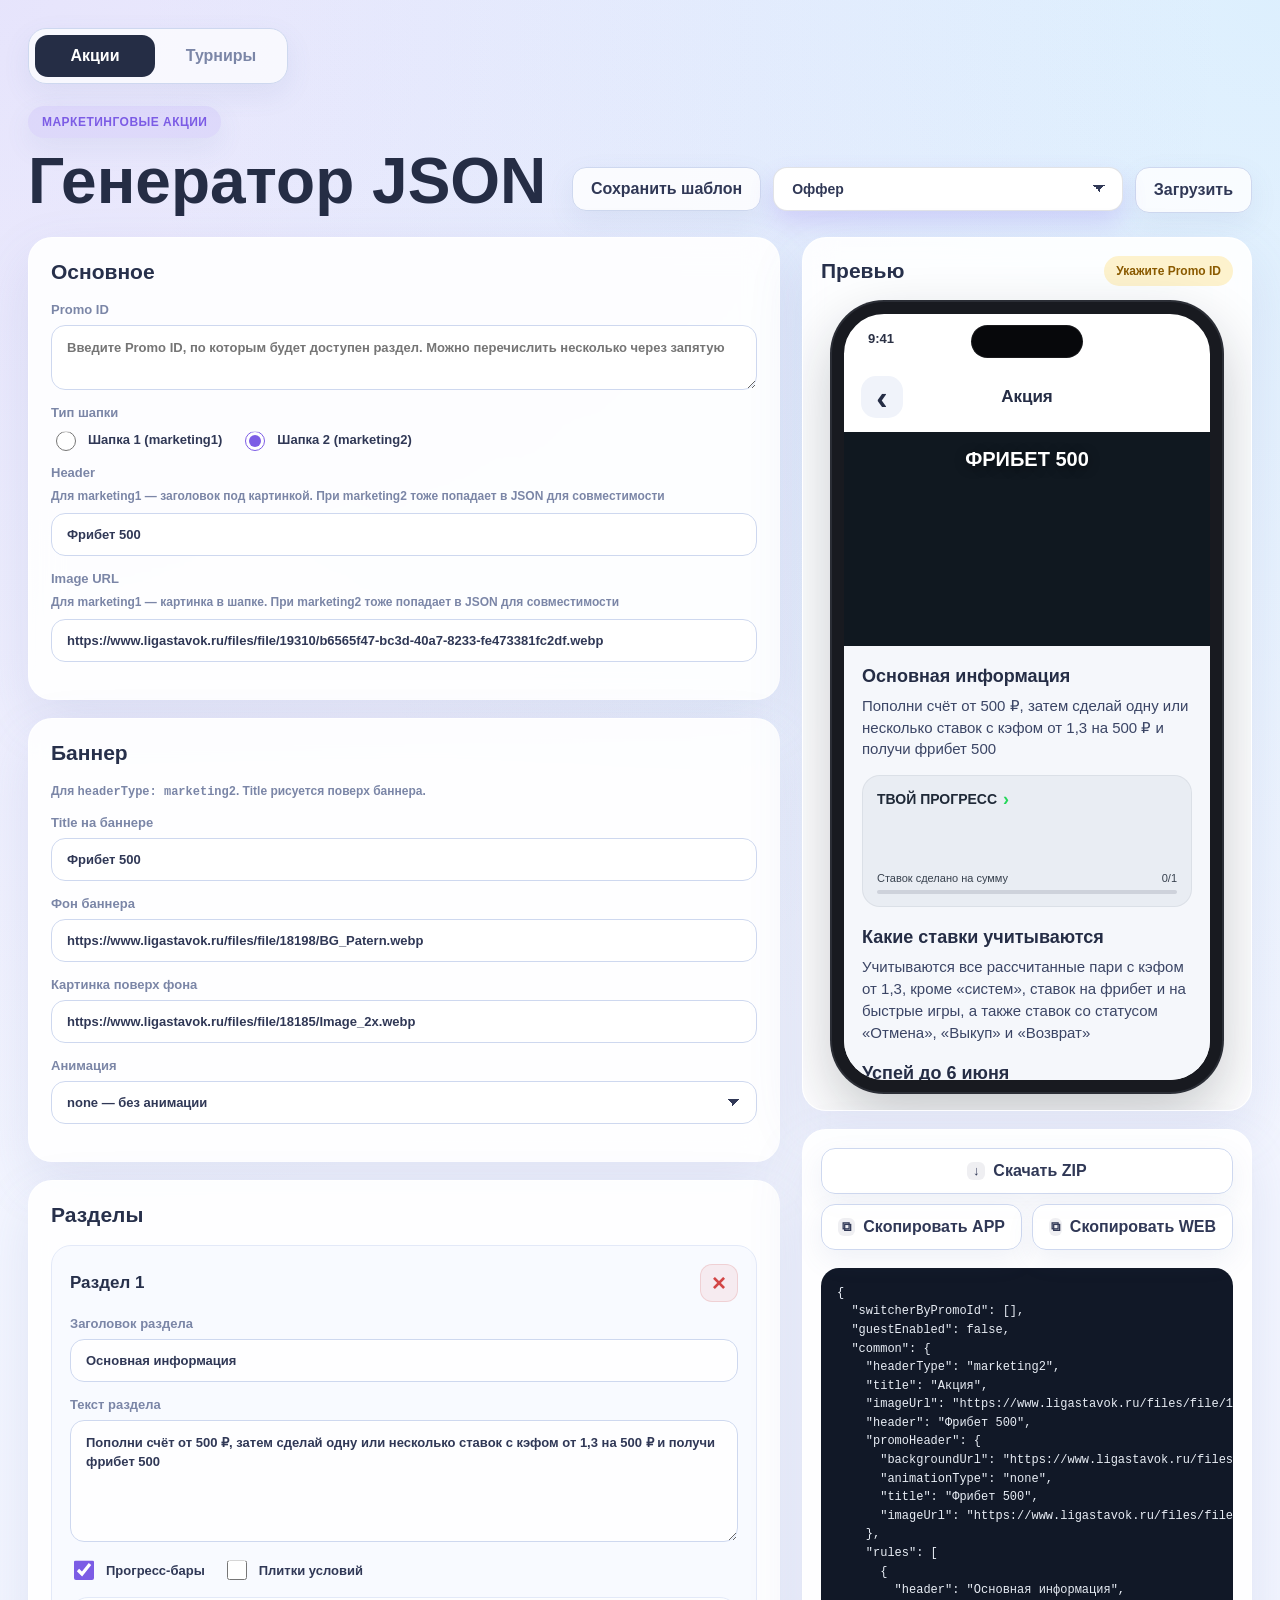
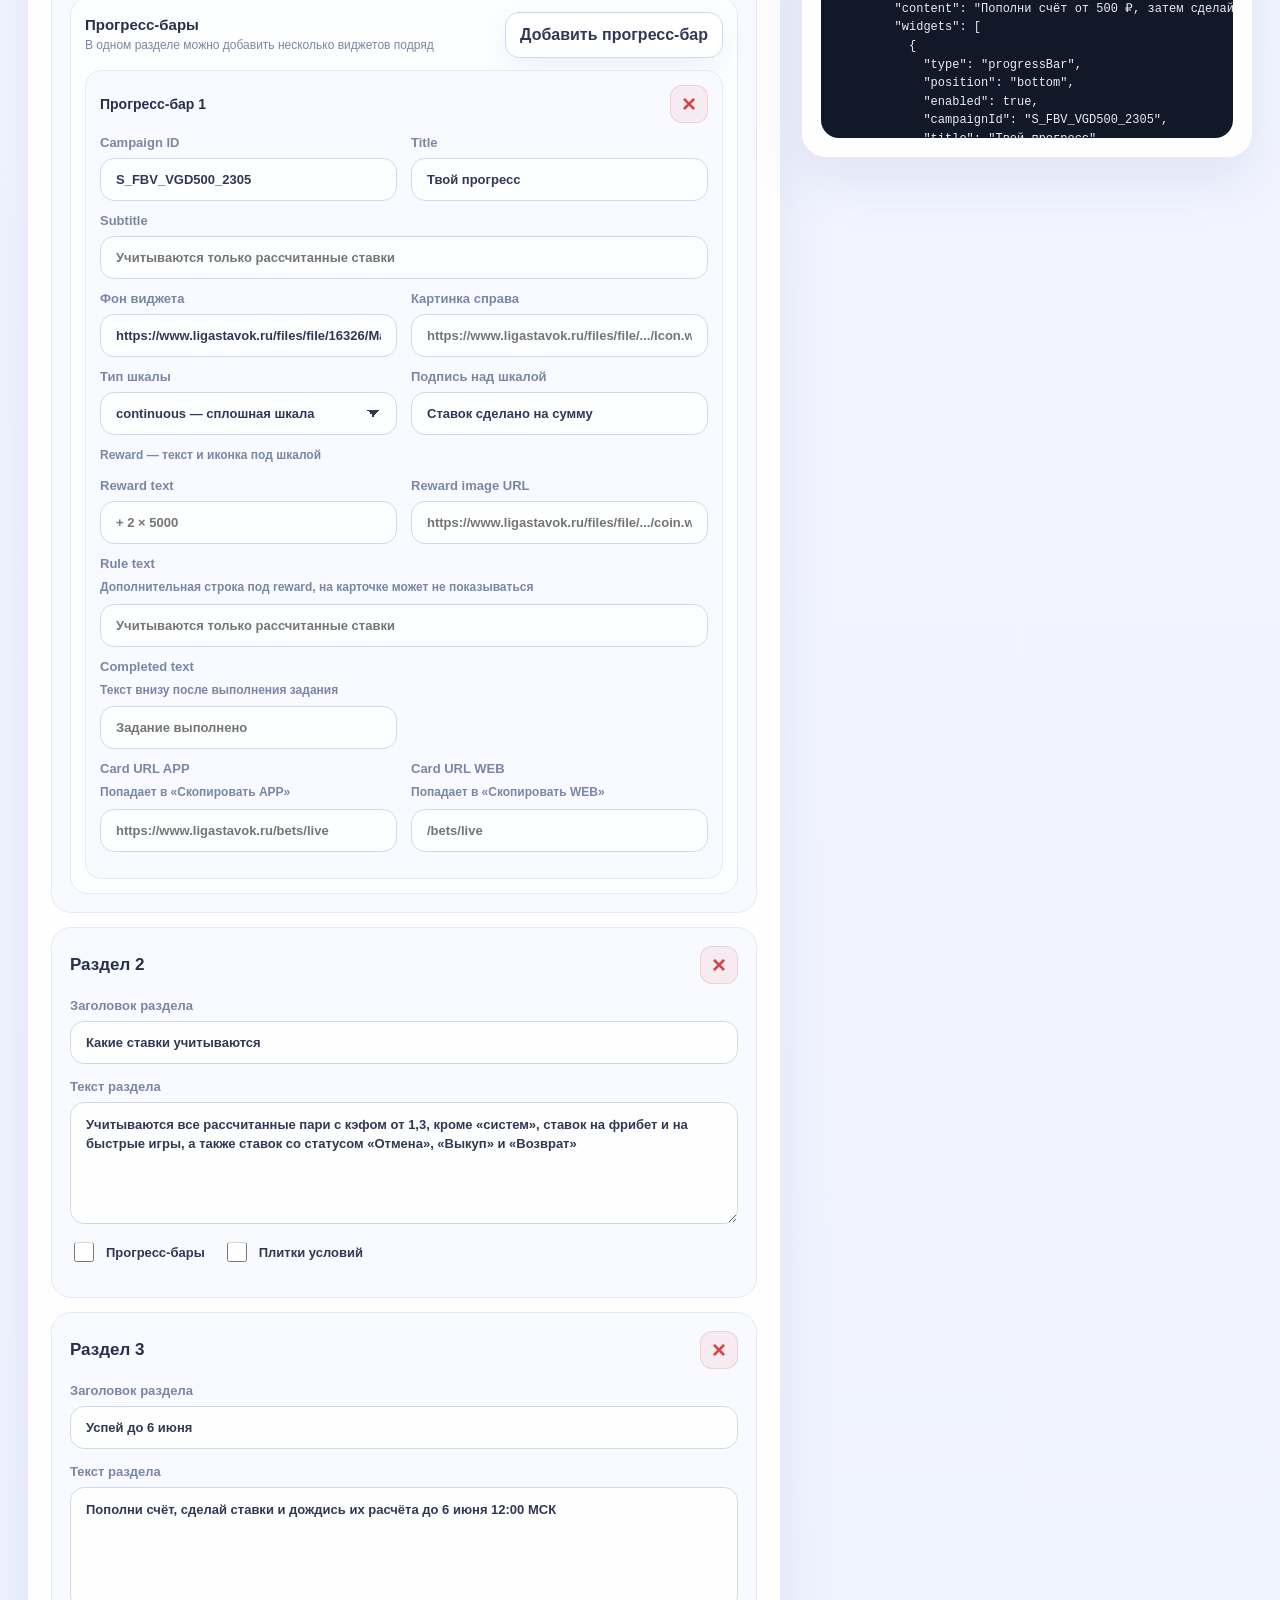
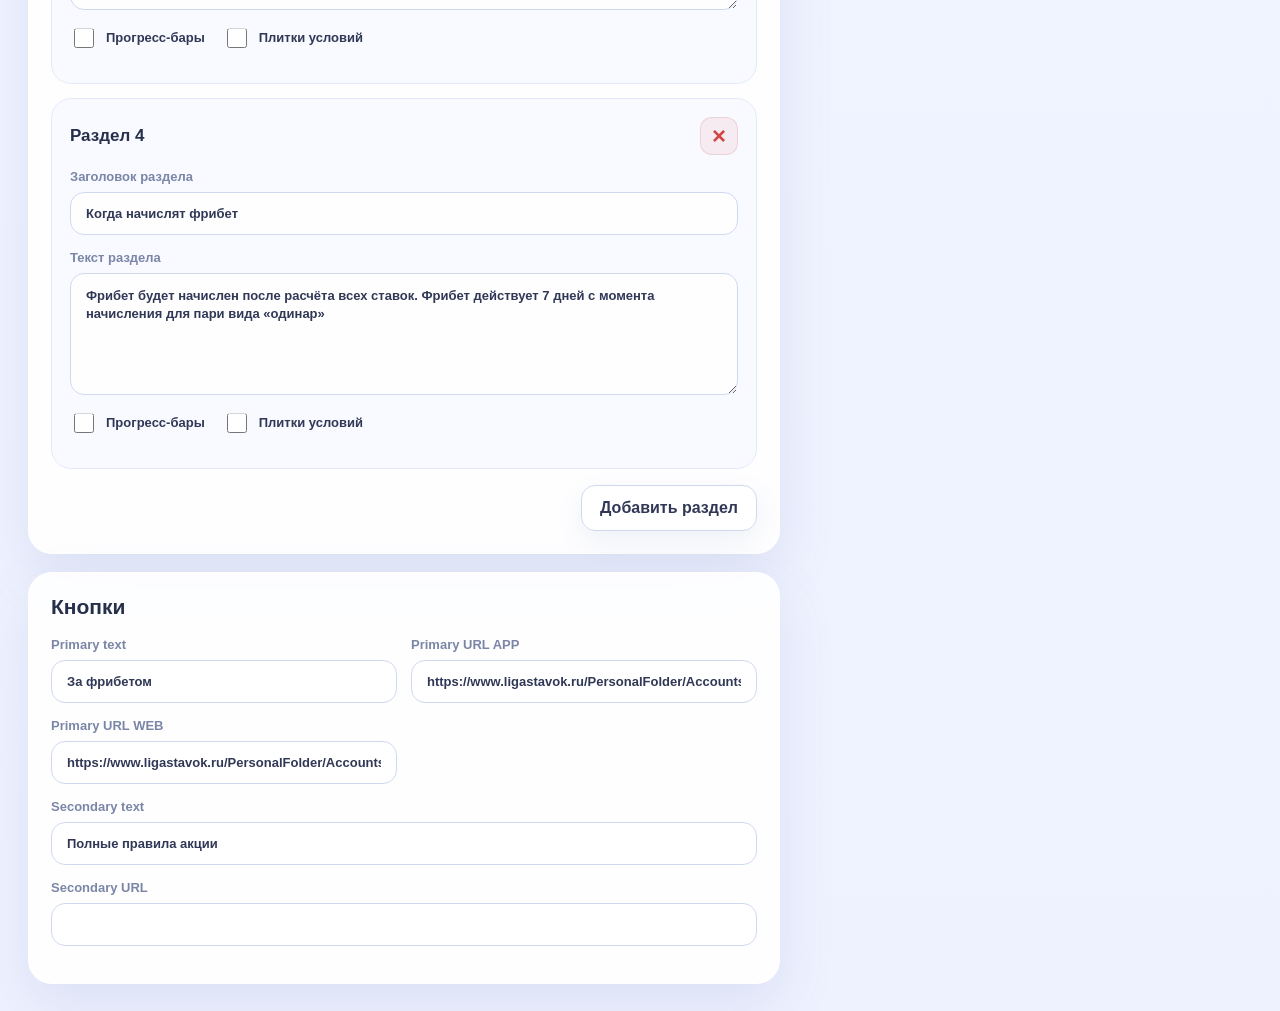
==== promo-json-generator/index.html @ 7f623785 "Prefill Rive animation URL only when switching animation type to rive. Keep cleared animation URLs o" ====
<!doctype html>
<html lang="ru">
  <head>
    <meta charset="utf-8" />
    <meta name="viewport" content="width=device-width, initial-scale=1" />
    <title>Генератор JSON акции</title>
    <link rel="stylesheet" href="./styles.css?v=20260914l" />
  </head>
  <body>
    <main class="app-shell">
      <section class="workspace">
        <nav class="view-switch" aria-label="Раздел генератора">
          <button class="view-tab active" type="button" data-view="promo">Акции</button>
          <button class="view-tab" type="button" data-view="tournaments">Турниры</button>
        </nav>

        <header class="topbar">
          <div class="topbar-copy">
            <p class="eyebrow" id="topbarEyebrow">Маркетинговые акции</p>
            <h1 id="topbarTitle">Генератор JSON</h1>
          </div>
          <div class="topbar-actions" id="promoTemplateActions">
            <button class="secondary topbar-save-template" id="saveTemplateButton" type="button">Сохранить шаблон</button>
            <div class="template-picker" id="templatePicker">
              <button
                class="template-picker-trigger"
                id="templatePickerTrigger"
                type="button"
                aria-haspopup="listbox"
                aria-expanded="false"
                aria-label="Шаблон"
              >
                <span id="templatePickerLabel">Оффер</span>
              </button>
              <div class="template-picker-menu hidden" id="templatePickerMenu" role="listbox" aria-label="Шаблоны"></div>
            </div>
            <button class="secondary" id="loadTemplateButton" type="button">Загрузить</button>
          </div>
        </header>

        <dialog class="save-template-dialog" id="saveTemplateDialog">
          <form class="save-template-form" method="dialog">
            <h2>Сохранить шаблон</h2>
            <p class="field-note">Сохранятся все текущие поля формы. Шаблон появится в списке рядом с «Оффер» и «Задания».</p>
            <label>
              Название шаблона
              <input id="saveTemplateName" type="text" maxlength="80" placeholder="Например, Фрибет 500 осень" required />
            </label>
            <p class="save-template-status" id="saveTemplateStatus" aria-live="polite"></p>
            <div class="save-template-actions">
              <button class="secondary" type="submit" value="cancel">Отмена</button>
              <button class="secondary" type="submit" value="save">Сохранить</button>
            </div>
          </form>
        </dialog>

        <div class="layout-grid">
          <form class="editor" id="promoForm">
            <section class="panel json-import-panel hidden" id="jsonImportPanel">
              <div class="panel-heading">
                <h2>Заполнить через JSON</h2>
                <button class="secondary" id="applyJsonButton" type="button">Заполнить поля</button>
              </div>
              <label>
                JSON
                <textarea id="jsonImportInput" rows="8" placeholder="Вставьте JSON акции сюда или выберите файл ниже"></textarea>
              </label>
              <div class="json-import-actions">
                <label class="file-import-label">
                  Файл JSON
                  <input id="jsonFileInput" type="file" accept=".json,application/json" />
                </label>
                <p class="json-import-status" id="jsonImportStatus"></p>
              </div>
            </section>

            <section class="panel">
              <div class="panel-heading">
                <h2>Основное</h2>
              </div>
              <label>
                Promo ID
                <textarea id="promoIds" rows="2" placeholder="Введите Promo ID, по которым будет доступен раздел. Можно перечислить несколько через запятую"></textarea>
              </label>
              <div class="header-type-row">
                <span class="header-type-label">Тип шапки</span>
                <div class="radio-row">
                  <label class="check-row">
                    <input id="headerTypeMarketing1" name="headerType" type="radio" value="marketing1" />
                    Шапка 1 (marketing1)
                  </label>
                  <label class="check-row">
                    <input id="headerTypeMarketing2" name="headerType" type="radio" value="marketing2" checked />
                    Шапка 2 (marketing2)
                  </label>
                </div>
              </div>
              <label>
                Header
                <span class="field-note">Для marketing1 — заголовок под картинкой. При marketing2 тоже попадает в JSON для совместимости</span>
                <input id="header" type="text" placeholder="Фрибет 500" />
              </label>
              <label>
                Image URL
                <span class="field-note">Для marketing1 — картинка в шапке. При marketing2 тоже попадает в JSON для совместимости</span>
                <input id="imageUrl" type="url" value="https://www.ligastavok.ru/files/file/19310/b6565f47-bc3d-40a7-8233-fe473381fc2df.webp" placeholder="https://www.ligastavok.ru/files/file/19310/b6565f47-bc3d-40a7-8233-fe473381fc2df.webp" />
              </label>
              <div id="marketing1IntroFields">
              <label>
                Intro content
                <span class="field-note">Короткое описание под заголовком, только для marketing1</span>
                <textarea id="content" rows="3" placeholder="Короткое описание под заголовком"></textarea>
              </label>
              </div>
            </section>

            <section class="panel" id="promoBannerPanel">
              <div class="panel-heading">
                <h2>Баннер</h2>
              </div>
              <p class="field-note">Для <code>headerType: marketing2</code>. Title рисуется поверх баннера.</p>
              <label>
                Title на баннере
                <input id="promoHeaderTitle" type="text" placeholder="ФРИБЕТ ВСЕМ. СТАРЫМ И НОВЫМ ПОЛЬЗОВАТЕЛЯМ" />
              </label>
              <label>
                Фон баннера
                <input id="promoHeaderBackgroundUrl" type="url" value="https://www.ligastavok.ru/files/file/18198/BG_Patern.webp" placeholder="https://www.ligastavok.ru/files/file/18198/BG_Patern.webp" />
              </label>
              <label>
                Картинка поверх фона
                <input id="promoHeaderImageUrl" type="url" placeholder="https://www.ligastavok.ru/files/file/18185/Image_2x.webp" />
              </label>
              <label>
                Анимация
                <select id="promoHeaderAnimationType">
                  <option value="none">none — без анимации</option>
                  <option value="rive">rive — анимация на баннере</option>
                </select>
              </label>
              <div id="promoHeaderAnimationFields" class="hidden">
                <label>
                  Файл анимации URL
                  <span class="field-note">Ссылка на уже загруженный .riv в файловом хранилище</span>
                  <input id="promoHeaderAnimationUrl" type="url" placeholder="https://www.ligastavok.ru/files/file/18736/compainanimation.riv" />
                </label>
              </div>
            </section>

            <section class="panel">
              <div class="panel-heading">
                <h2>Разделы</h2>
              </div>
              <div class="rules-list" id="rulesList"></div>
              <div class="section-footer">
                <button class="secondary" id="addRuleButton" type="button">Добавить раздел</button>
              </div>
            </section>

            <section class="panel">
              <div class="panel-heading">
                <h2>Кнопки</h2>
              </div>
              <div class="field-grid">
                <label>
                  Primary text
                  <input id="primaryButtonText" type="text" placeholder="Заключить пари" />
                </label>
                <label>
                  Primary URL APP
                  <input id="primaryButtonAppUrl" type="url" placeholder="https://www.ligastavok.ru/home" />
                </label>
              </div>
              <div class="field-grid">
                <label>
                  Primary URL WEB
                  <input id="primaryButtonWebUrl" type="url" placeholder="/home" />
                </label>
              </div>
              <label>
                Secondary text
                <input id="secondaryButtonText" type="text" placeholder="Полные правила акции" />
              </label>
              <label>
                Secondary URL
                <input id="secondaryButtonUrl" type="url" placeholder="" />
              </label>
            </section>
          </form>

          <form class="editor hidden" id="tournamentForm">
            <section class="panel json-import-panel">
              <div class="panel-heading">
                <h2>Текущий JSON</h2>
              </div>
              <label>
                Полный JSON турниров
                <textarea id="tournamentJsonImportInput" rows="10" placeholder="Вставьте текущий полный JSON APP или WEB. В итоговом окне он сохранится и дополнится новыми турнирами"></textarea>
              </label>
              <div class="json-import-actions">
                <label class="file-import-label">
                  Файл JSON
                  <input id="tournamentJsonFileInput" type="file" accept=".json,application/json,.txt,text/plain" />
                </label>
                <p class="json-import-status" id="tournamentJsonImportStatus"></p>
              </div>
            </section>

            <section class="panel">
              <div class="panel-heading">
                <h2>Новые турниры</h2>
                <div class="tournament-add-row">
                  <label>
                    Шаблон
                    <select id="tournamentTemplateSelect"></select>
                  </label>
                  <button class="secondary" id="addTournamentButton" type="button">Добавить турнир</button>
                </div>
              </div>
              <div class="tournament-list" id="tournamentList"></div>
            </section>
          </form>

          <aside class="output-column">
            <section class="preview-wrap">
              <div class="preview-toolbar">
                <h2>Превью</h2>
                <span id="statusBadge">JSON готов</span>
              </div>
              <div class="phone">
                <div class="phone-status">9:41</div>
                <div class="phone-header">
                  <button type="button" aria-label="Назад">‹</button>
                  <strong id="previewTitle">Акция</strong>
                  <span></span>
                </div>
                <div class="phone-content" id="preview"></div>
              </div>
            </section>

            <section class="json-panel">
              <div class="json-actions">
                <button class="secondary wide-action" id="downloadButton" type="button"><span class="button-icon" aria-hidden="true">↓</span>Скачать ZIP</button>
                <button class="secondary" id="copyAppButton" type="button"><span class="button-icon" aria-hidden="true">⧉</span>Скопировать APP</button>
                <button class="secondary" id="copyWebButton" type="button"><span class="button-icon" aria-hidden="true">⧉</span>Скопировать WEB</button>
              </div>
              <pre id="jsonOutput"></pre>
            </section>
          </aside>
        </div>
      </section>
    </main>

    <template id="ruleTemplate">
      <article class="rule-card">
        <div class="rule-card-head">
          <h3></h3>
          <button class="icon-button remove-rule" type="button" aria-label="Удалить раздел">×</button>
        </div>
        <label>
          Заголовок раздела
          <input class="rule-header" type="text" />
        </label>
        <label>
          Текст раздела
          <textarea class="rule-content" rows="5"></textarea>
        </label>
        <div class="toggles">
          <label class="check-row">
            <input class="rule-widget-enabled" type="checkbox" />
            Прогресс-бары
          </label>
          <label class="check-row">
            <input class="rule-terms-enabled" type="checkbox" />
            Плитки условий
          </label>
        </div>
        <div class="widget-fields hidden">
          <div class="terms-heading">
            <div>
              <h4>Прогресс-бары</h4>
              <p>В одном разделе можно добавить несколько виджетов подряд</p>
            </div>
            <button class="secondary add-widget" type="button">Добавить прогресс-бар</button>
          </div>
          <div class="widgets-list"></div>
        </div>
        <div class="terms-fields hidden">
          <div class="terms-heading">
            <div>
              <h4>Плитки условий</h4>
              <p>Одна строка ниже формирует одну плитку в JSON</p>
            </div>
            <button class="secondary add-term" type="button">Добавить плитку</button>
          </div>
          <div class="terms-list"></div>
        </div>
      </article>
    </template>

    <template id="widgetTemplate">
      <article class="widget-editor">
        <div class="term-editor-head">
          <strong></strong>
          <button class="icon-button remove-widget" type="button" aria-label="Удалить прогресс-бар">×</button>
        </div>
        <div class="field-grid">
          <label>
            Campaign ID
            <input class="widget-campaign-id" type="text" />
          </label>
          <label>
            Title
            <input class="widget-title" type="text" placeholder="Сделай ставки на сумму от 250 000 ₽" />
          </label>
        </div>
        <label>
          Subtitle
          <input class="widget-subtitle" type="text" value="Учитываются только рассчитанные ставки" placeholder="Учитываются только рассчитанные ставки" />
        </label>
        <div class="field-grid">
          <label>
            Фон виджета
            <input class="widget-image-url" type="url" placeholder="https://www.ligastavok.ru/files/file/.../Bg.webp" />
          </label>
          <label>
            Картинка справа
            <input class="widget-card-image-url" type="url" placeholder="https://www.ligastavok.ru/files/file/.../Icon.webp" />
          </label>
        </div>
        <div class="field-grid">
          <label>
            Тип шкалы
            <select class="widget-progress-type">
              <option value="continuous">continuous — сплошная шкала</option>
              <option value="steps">steps — шаги</option>
              <option value="none">none — без шкалы</option>
            </select>
          </label>
          <label class="widget-scale-fields">
            Подпись над шкалой
            <input class="widget-progress-text" type="text" value="Ставок сделано на сумму" placeholder="Ставок сделано на сумму" />
          </label>
        </div>
        <p class="field-note">Reward — текст и иконка под шкалой</p>
        <div class="field-grid">
          <label>
            Reward text
            <input class="widget-reward-text" type="text" placeholder="+ 2 × 5000" />
          </label>
          <label>
            Reward image URL
            <input class="widget-reward-image-url" type="url" placeholder="https://www.ligastavok.ru/files/file/.../coin.webp" />
          </label>
        </div>
        <label>
          Rule text
          <span class="field-note">Дополнительная строка под reward, на карточке может не показываться</span>
          <input class="widget-rule-text" type="text" placeholder="Учитываются только рассчитанные ставки" />
        </label>
        <div class="field-grid">
          <label>
            Completed text
            <span class="field-note">Текст внизу после выполнения задания</span>
            <input class="widget-completed-text" type="text" placeholder="Задание выполнено" />
          </label>
        </div>
        <div class="field-grid">
          <label>
            Card URL APP
            <span class="field-note">Попадает в «Скопировать APP»</span>
            <input class="widget-app-card-url" type="url" placeholder="https://www.ligastavok.ru/bets/live" />
          </label>
          <label>
            Card URL WEB
            <span class="field-note">Попадает в «Скопировать WEB»</span>
            <input class="widget-web-card-url" type="url" placeholder="/bets/live" />
          </label>
        </div>
      </article>
    </template>

    <template id="termTemplate">
      <article class="term-editor">
        <div class="term-editor-head">
          <strong></strong>
          <button class="icon-button remove-term" type="button" aria-label="Удалить плитку">×</button>
        </div>
        <div class="term-field-grid">
          <label>
            Заголовок
            <input class="term-header" type="text" placeholder="ЭТАП 2" />
          </label>
          <label>
            Текст / сумма
            <input class="term-content" type="text" placeholder="1000" />
          </label>
          <label>
            Иконка URL
            <input class="term-image-url" type="url" placeholder="https://www.ligastavok.ru/files/file/.../icon.webp" />
          </label>
        </div>
      </article>
    </template>

    <template id="tournamentTemplate">
      <article class="rule-card tournament-card">
        <div class="rule-card-head">
          <h3></h3>
          <button class="icon-button remove-tournament" type="button" aria-label="Удалить турнир">×</button>
        </div>
        <div class="field-grid compact-grid">
          <label>
            ID турнира
            <input class="tournament-id" type="number" min="0" placeholder="17" />
          </label>
          <label>
            Полные правила URL
            <input class="tournament-full-rules-url" type="url" placeholder="https://www.ligastavok.ru/files/file/.../rules.pdf" />
          </label>
        </div>
        <label>
          Какие ставки учитываются
          <textarea class="tournament-events" rows="2" placeholder="матчи Чемпионата мира по футболу 2026, сделанные в лайве."></textarea>
        </label>
        <div class="field-grid compact-grid">
          <label>
            Виды ставок
            <input class="tournament-bet-types" type="text" placeholder="одинар и экспресс" />
          </label>
          <label>
            Минимальный коэффициент
            <input class="tournament-min-coef" type="text" placeholder="1,25" />
          </label>
          <label>
            Минимальная ставка
            <input class="tournament-min-bet" type="text" placeholder="100" />
          </label>
        </div>
        <label>
          Расчет очков
          <textarea class="tournament-score" rows="4" placeholder="сумме выигрыша за минусом суммы ставки.&#10;Пример: ..."></textarea>
        </label>
        <label>
          Бустеры
          <textarea class="tournament-boosters" rows="4" placeholder="• бустер 1,25 при коэффициенте от 3"></textarea>
        </label>
        <label>
          Призовые места
          <textarea class="tournament-places" rows="7" placeholder="• 1 место - 150 000&#10;• 2 место - 120 000"></textarea>
        </label>
        <div class="field-grid compact-grid">
          <label>
            Начало турнира
            <input class="tournament-start-date" type="text" placeholder="12:00 28.06.2026" />
          </label>
          <label>
            Окончание турнира
            <input class="tournament-end-date" type="text" placeholder="12:00 07.07.2026" />
          </label>
        </div>
        <div class="field-grid compact-grid">
          <label>
            APP makeBetUrl
            <input class="tournament-app-bet-url" type="text" placeholder="https://ligastavok.ru/bets/my-line/football" />
          </label>
          <label>
            WEB makeBetUrl
            <input class="tournament-web-bet-url" type="text" placeholder="/prematch/football" />
          </label>
        </div>
      </article>
    </template>

    <script src="./tournament-templates.js?v=20260914l"></script>
    <script src="./app.js?v=20260914l"></script>
  </body>
</html>
---- promo-json-generator/styles.css ----
:root {
  --bg: #f5f7ff;
  --bg-2: #eef2ff;
  --surface: rgba(255, 255, 255, 0.9);
  --surface-solid: #ffffff;
  --surface-soft: #f7f9ff;
  --text: #303856;
  --muted: #7b86a7;
  --line: #e3e9f8;
  --line-strong: #ced8ef;
  --purple: #7c5ce5;
  --blue: #64c8f6;
  --green: #25d75a;
  --green-dark: #078a2b;
  --ink: #171c2a;
  --danger: #d24646;
  --shadow: 0 22px 55px rgba(92, 109, 170, 0.13);
  --shadow-soft: 0 10px 28px rgba(92, 109, 170, 0.09);
  --radius: 24px;
  font-family: Inter, -apple-system, BlinkMacSystemFont, "Segoe UI", Arial, sans-serif;
}

* {
  box-sizing: border-box;
}

html,
body {
  width: 100%;
  overflow-x: hidden;
}

body {
  margin: 0;
  background:
    radial-gradient(circle at 0% 0%, rgba(124, 92, 229, 0.12), transparent 28%),
    radial-gradient(circle at 100% 0%, rgba(100, 200, 246, 0.17), transparent 26%),
    linear-gradient(180deg, var(--bg) 0%, var(--bg-2) 100%);
  color: var(--text);
}

button,
input,
textarea,
select {
  min-width: 0;
  font: inherit;
}

button {
  min-height: 46px;
  border: 0;
  border-radius: 14px;
  background: linear-gradient(135deg, var(--purple), #5d86f7);
  color: #fff;
  cursor: pointer;
  font-weight: 800;
  box-shadow: 0 12px 24px rgba(124, 92, 229, 0.2);
  transition: transform 0.16s ease, box-shadow 0.16s ease, filter 0.16s ease;
}

button:hover {
  filter: brightness(1.04);
  transform: translateY(-1px);
}

button:active {
  transform: translateY(0);
}

.app-shell {
  min-height: 100vh;
  padding: 28px;
}

.workspace {
  width: 100%;
  max-width: 1480px;
  margin: 0 auto;
}

.view-switch {
  display: inline-grid;
  grid-template-columns: repeat(2, minmax(120px, 1fr));
  gap: 6px;
  margin-bottom: 22px;
  border: 1px solid var(--line-strong);
  border-radius: 18px;
  background: rgba(255, 255, 255, 0.72);
  padding: 6px;
  box-shadow: var(--shadow-soft);
}

.view-tab {
  min-height: 42px;
  border-radius: 13px;
  background: transparent;
  color: var(--muted);
  box-shadow: none;
  padding: 0 18px;
}

.view-tab.active {
  background: #252d45;
  color: #fff;
}

.topbar {
  display: flex;
  align-items: end;
  justify-content: space-between;
  gap: 20px;
  margin-bottom: 24px;
}

.topbar-copy {
  min-width: 0;
}

.topbar-save-template {
  flex: 0 0 auto;
  min-height: 44px;
  padding: 0 18px;
  white-space: nowrap;
}

.save-template-dialog {
  width: min(100%, 460px);
  margin: auto;
  padding: 0;
  border: 0;
  border-radius: 24px;
  background: transparent;
  color: var(--text);
}

.save-template-dialog::backdrop {
  background: rgba(24, 31, 49, 0.42);
}

.save-template-form {
  padding: 24px;
  border-radius: 24px;
  background: #fff;
  box-shadow: var(--shadow);
}

.save-template-form h2 {
  margin-bottom: 8px;
}

.save-template-form .field-note {
  margin-bottom: 16px;
}

.save-template-status {
  min-height: 18px;
  margin: 0 0 12px;
  color: var(--danger);
  font-size: 12px;
  font-weight: 700;
}

.save-template-status.is-success {
  color: var(--green-dark);
}

.save-template-actions {
  display: flex;
  justify-content: flex-end;
  gap: 12px;
}

.eyebrow {
  display: inline-flex;
  margin: 0 0 12px;
  border-radius: 999px;
  background: rgba(124, 92, 229, 0.1);
  color: var(--purple);
  padding: 9px 14px;
  box-shadow: var(--shadow-soft);
  font-size: 12px;
  font-weight: 900;
  letter-spacing: 0.04em;
  text-transform: uppercase;
}

h1,
h2,
h3,
h4,
p {
  margin-top: 0;
}

h1 {
  max-width: 760px;
  margin-bottom: 0;
  color: #252d45;
  font-size: clamp(34px, 5vw, 64px);
  font-weight: 900;
  line-height: 0.98;
}

h2 {
  margin-bottom: 0;
  color: #27304b;
  font-size: 21px;
  font-weight: 900;
}

.topbar-actions {
  display: flex;
  flex: 0 1 680px;
  min-width: 0;
  gap: 12px;
  align-items: start;
}

.template-picker {
  position: relative;
  flex: 1 1 240px;
  min-width: 0;
}

.template-picker-trigger {
  display: flex;
  align-items: center;
  width: 100%;
  min-height: 44px;
  padding: 0 42px 0 16px;
  border: 1px solid rgba(48, 56, 86, 0.14);
  border-radius: 14px;
  background:
    linear-gradient(45deg, transparent 50%, var(--text) 50%) calc(100% - 22px) 50% / 7px 7px no-repeat,
    linear-gradient(135deg, var(--text) 50%, transparent 50%) calc(100% - 17px) 50% / 7px 7px no-repeat,
    #fff;
  color: var(--text);
  font: inherit;
  font-size: 14px;
  font-weight: 800;
  text-align: left;
  cursor: pointer;
}

.template-picker-trigger:focus-visible {
  outline: none;
  border-color: rgba(124, 92, 229, 0.72);
  box-shadow: 0 0 0 3px rgba(124, 92, 229, 0.16);
}

.template-picker-menu {
  position: absolute;
  top: calc(100% + 8px);
  right: 0;
  left: 0;
  z-index: 30;
  display: grid;
  gap: 4px;
  max-height: 320px;
  overflow: auto;
  padding: 8px;
  border-radius: 16px;
  background: #fff;
  box-shadow: var(--shadow);
}

.template-picker-divider {
  padding: 8px 10px 4px;
  color: var(--muted);
  font-size: 11px;
  font-weight: 800;
  letter-spacing: 0.04em;
  text-transform: uppercase;
}

.template-picker-option {
  display: flex;
  align-items: center;
  gap: 8px;
  min-width: 0;
  border-radius: 12px;
}

.template-picker-option.is-active {
  background: rgba(124, 92, 229, 0.1);
}

.template-picker-option-button {
  flex: 1 1 auto;
  min-width: 0;
  padding: 10px 12px;
  border: 0;
  background: transparent;
  color: #27304b;
  font: inherit;
  font-size: 14px;
  font-weight: 800;
  text-align: left;
  cursor: pointer;
}

.template-picker-delete {
  flex: 0 0 auto;
  width: 30px;
  height: 30px;
  margin-right: 6px;
  border: 0;
  border-radius: 999px;
  background: rgba(220, 53, 69, 0.12);
  color: var(--danger);
  font-size: 18px;
  line-height: 1;
  cursor: pointer;
}

.template-picker-delete:hover {
  background: rgba(220, 53, 69, 0.2);
}

.topbar-actions button {
  flex: 0 0 auto;
  min-width: max-content;
  padding: 0 18px;
  white-space: nowrap;
}

.layout-grid {
  display: grid;
  grid-template-columns: minmax(0, 1fr) minmax(360px, 450px);
  gap: 22px;
  align-items: start;
}

.editor,
.output-column {
  display: grid;
  min-width: 0;
  gap: 18px;
}

.panel,
.preview-wrap,
.json-panel {
  min-width: 0;
  border: 1px solid rgba(255, 255, 255, 0.75);
  border-radius: var(--radius);
  background: var(--surface);
  box-shadow: var(--shadow);
  backdrop-filter: blur(16px);
}

.panel {
  padding: 22px;
}

.panel-heading,
.preview-toolbar {
  display: flex;
  align-items: center;
  justify-content: space-between;
  gap: 14px;
  margin-bottom: 18px;
}

label {
  display: grid;
  min-width: 0;
  margin-bottom: 15px;
  gap: 8px;
  color: var(--muted);
  font-size: 13px;
  font-weight: 800;
}

.field-note {
  margin: 0 0 14px;
  color: var(--muted);
  font-size: 12px;
  font-weight: 700;
  line-height: 1.4;
}

label .field-note {
  margin: 0;
}

input,
textarea,
select {
  width: 100%;
  border: 1px solid var(--line-strong);
  border-radius: 14px;
  outline: none;
  background: rgba(255, 255, 255, 0.82);
  color: var(--text);
  padding: 13px 15px;
  box-shadow: inset 0 1px 0 rgba(255, 255, 255, 0.7);
  font-weight: 700;
}

select {
  appearance: none;
  -webkit-appearance: none;
  background:
    linear-gradient(45deg, transparent 50%, var(--text) 50%) calc(100% - 22px) 50% / 7px 7px no-repeat,
    linear-gradient(135deg, var(--text) 50%, transparent 50%) calc(100% - 17px) 50% / 7px 7px no-repeat,
    rgba(255, 255, 255, 0.82);
  padding-right: 44px;
}

textarea {
  resize: vertical;
  line-height: 1.45;
}

input:focus,
textarea:focus,
select:focus {
  border-color: rgba(124, 92, 229, 0.72);
  box-shadow: 0 0 0 4px rgba(124, 92, 229, 0.13);
}

.field-grid {
  display: grid;
  grid-template-columns: repeat(2, minmax(0, 1fr));
  gap: 14px;
}

.template-row {
  display: grid;
  grid-template-columns: minmax(260px, 1fr) auto auto;
  align-items: end;
  gap: 12px;
}

.template-row label {
  margin-bottom: 0;
}

.template-row button {
  padding: 0 16px;
  white-space: nowrap;
}

.tournament-add-row {
  display: grid;
  grid-template-columns: minmax(260px, 1fr) auto;
  align-items: end;
  gap: 12px;
  width: min(100%, 620px);
}

.tournament-add-row label {
  margin-bottom: 0;
}

.tournament-add-row button {
  padding: 0 16px;
  white-space: nowrap;
}

.compact-grid {
  grid-template-columns: repeat(3, minmax(0, 1fr));
}

.json-import-panel textarea {
  font-family: "SFMono-Regular", Consolas, "Liberation Mono", monospace;
  font-size: 12px;
  line-height: 1.55;
}

.json-import-actions {
  display: grid;
  grid-template-columns: minmax(0, 1fr) auto;
  align-items: end;
  gap: 14px;
}

.file-import-label {
  margin-bottom: 0;
}

.json-import-status {
  min-width: 180px;
  margin: 0 0 15px;
  color: var(--green-dark);
  font-size: 13px;
  font-weight: 900;
  text-align: right;
}

.json-import-status.error {
  color: var(--danger);
}

.secondary {
  border: 1px solid var(--line-strong);
  background: rgba(255, 255, 255, 0.82);
  color: var(--text);
  box-shadow: var(--shadow-soft);
}

.rules-list {
  display: grid;
  gap: 14px;
}

.tournament-list {
  display: grid;
  gap: 14px;
}

.section-footer {
  display: flex;
  justify-content: flex-end;
  margin-top: 16px;
}

.section-footer button {
  padding: 0 18px;
  white-space: nowrap;
}

.rule-card {
  border: 1px solid var(--line);
  border-radius: 20px;
  background: rgba(247, 249, 255, 0.82);
  padding: 18px;
}

.rule-card-collapsing {
  pointer-events: none;
  overflow: hidden;
  animation: collapseRule 620ms cubic-bezier(0.4, 0, 0.2, 1) forwards;
}

.snap-ghost {
  position: fixed;
  z-index: 999;
  pointer-events: none;
  contain: layout paint style;
}

.snap-strip {
  position: absolute;
  left: 0;
  width: 100%;
  overflow: hidden;
  animation: vaporStrip 760ms cubic-bezier(0.19, 1, 0.22, 1) forwards;
  animation-delay: var(--delay);
  transform-origin: 100% 50%;
  will-change: transform, opacity, filter, clip-path;
}

.snap-strip-inner {
  position: absolute;
  left: 0;
  top: calc(var(--strip-offset) * -1px);
  width: var(--snap-width);
}

.snap-strip-inner input,
.snap-strip-inner textarea,
.snap-strip-inner button {
  pointer-events: none;
}

@keyframes vaporStrip {
  0% {
    opacity: 1;
    filter: blur(0);
    clip-path: inset(0 0 0 0);
    transform: translate3d(0, 0, 0) scaleX(1);
  }

  45% {
    opacity: 0.72;
    filter: blur(0.4px);
    clip-path: inset(0 8% 0 0);
  }

  100% {
    opacity: 0;
    filter: blur(2.5px);
    clip-path: inset(0 100% 0 0);
    transform: translate3d(var(--tx), var(--ty), 0) scaleX(0.72);
  }
}

@keyframes collapseRule {
  0% {
    height: var(--collapse-height);
    margin-bottom: var(--collapse-margin);
    opacity: 1;
  }

  100% {
    height: 0;
    margin-bottom: 0;
    opacity: 0;
    padding-top: 0;
    padding-bottom: 0;
    border-width: 0;
  }
}

.rule-card-head {
  display: flex;
  align-items: center;
  justify-content: space-between;
  gap: 10px;
  margin-bottom: 14px;
}

.rule-card h3 {
  margin-bottom: 0;
  color: #27304b;
  font-size: 17px;
  font-weight: 900;
}

.icon-button {
  width: 38px;
  height: 38px;
  min-height: 38px;
  padding: 0;
  border: 1px solid rgba(210, 70, 70, 0.16);
  border-radius: 12px;
  background: rgba(210, 70, 70, 0.08);
  color: var(--danger);
  box-shadow: none;
  font-size: 24px;
  line-height: 1;
}

.toggles {
  display: flex;
  flex-wrap: wrap;
  gap: 18px;
  margin-bottom: 14px;
}

.check-row {
  display: flex;
  align-items: center;
  gap: 9px;
  margin-bottom: 0;
  color: var(--text);
}

.check-row input {
  width: 20px;
  height: 20px;
  accent-color: var(--purple);
}

.header-type-row {
  margin-bottom: 14px;
}

.header-type-label {
  display: block;
  margin-bottom: 8px;
  color: var(--muted);
  font-size: 13px;
  font-weight: 700;
}

.radio-row {
  display: flex;
  flex-wrap: wrap;
  gap: 18px;
}

.hidden {
  display: none !important;
}

.widget-fields,
.terms-fields {
  border: 1px solid var(--line);
  border-radius: 18px;
  background: rgba(255, 255, 255, 0.72);
  padding: 14px;
}

.widgets-list,
.terms-list {
  display: grid;
  gap: 12px;
}

.widget-editor,
.term-editor {
  border: 1px solid var(--line);
  border-radius: 16px;
  background: rgba(247, 249, 255, 0.78);
  padding: 14px;
}

.terms-heading,
.term-editor-head {
  display: flex;
  align-items: center;
  justify-content: space-between;
  gap: 12px;
}

.terms-heading {
  margin-bottom: 12px;
}

.terms-heading h4 {
  margin: 0 0 4px;
  color: #27304b;
  font-size: 15px;
  font-weight: 900;
}

.terms-heading p {
  margin: 0;
  color: var(--muted);
  font-size: 12px;
  line-height: 1.35;
}

.terms-heading button {
  flex: 0 0 auto;
  padding: 0 14px;
  white-space: nowrap;
}

.widget-editor .field-grid label,
.widget-editor > label {
  margin-bottom: 12px;
}

.widget-editor > label:last-child {
  margin-bottom: 0;
}

.term-editor-head {
  margin-bottom: 12px;
}

.term-editor-head strong {
  color: #27304b;
  font-size: 14px;
  font-weight: 900;
}

.term-field-grid {
  display: grid;
  grid-template-columns: minmax(120px, 0.8fr) minmax(120px, 0.8fr) minmax(220px, 1.6fr);
  gap: 12px;
}

.term-field-grid label {
  margin-bottom: 0;
}

.preview-wrap {
  overflow: hidden;
  padding: 18px;
}

.preview-toolbar {
  margin-bottom: 16px;
}

#statusBadge {
  border-radius: 999px;
  background: rgba(37, 215, 90, 0.12);
  color: var(--green-dark);
  padding: 8px 12px;
  font-size: 12px;
  font-weight: 900;
}

#statusBadge.warning {
  background: rgba(255, 193, 7, 0.2);
  color: #8a5a00;
}

.phone {
  position: relative;
  width: min(390px, 100%);
  max-width: 100%;
  height: 790px;
  margin: 0 auto;
  overflow: hidden;
  border: 12px solid #181a20;
  border-radius: 52px;
  background: #fff;
  box-shadow:
    0 0 0 2px #2b2e36,
    0 24px 58px rgba(20, 24, 36, 0.24),
    inset 0 0 0 1px rgba(255, 255, 255, 0.12);
}

.phone::before {
  content: "";
  position: absolute;
  z-index: 4;
  top: 11px;
  left: 50%;
  width: 112px;
  height: 33px;
  border-radius: 999px;
  background: #07080b;
  transform: translateX(-50%);
  box-shadow: inset 0 0 0 1px rgba(255, 255, 255, 0.07);
}

.phone::after {
  content: "";
  position: absolute;
  top: 116px;
  right: -15px;
  width: 4px;
  height: 86px;
  border-radius: 999px;
  background: #1f222a;
  box-shadow: -398px -28px 0 #1f222a, -398px 68px 0 #1f222a;
}

.phone-status {
  height: 54px;
  padding: 17px 24px 0;
  color: #2b3145;
  font-size: 13px;
  font-weight: 900;
}

.phone-header {
  display: grid;
  grid-template-columns: 46px 1fr 46px;
  align-items: center;
  padding: 8px 17px 14px;
  text-align: center;
}

.phone-header button {
  width: 42px;
  height: 42px;
  min-height: 42px;
  border-radius: 15px;
  background: #f0f3fa;
  color: #252d45;
  box-shadow: none;
  font-size: 34px;
  line-height: 30px;
}

.phone-header strong {
  color: #252d45;
  font-size: 17px;
  font-weight: 900;
}

.phone-content {
  height: 695px;
  overflow: auto;
  padding: 0 18px 34px;
  background: #f5f7fb;
  color: #1f2937;
}

@media (prefers-color-scheme: dark) {
  .phone-content {
    background: #0b1528;
    color: #f3f6fb;
  }

  .phone-header strong,
  .phone-status {
    color: #f3f6fb;
  }

  .phone-header button {
    background: rgba(255, 255, 255, 0.08);
    color: #f3f6fb;
  }
}

.hero-image {
  width: 100%;
  aspect-ratio: 328 / 184;
  border-radius: 18px;
  background: #101820;
  object-fit: cover;
}

.promo-banner {
  position: relative;
  display: grid;
  align-items: end;
  margin: 0 -18px 16px;
  min-height: 214px;
  overflow: hidden;
  background: #101820 center / cover no-repeat;
}

.promo-banner-image {
  display: block;
  width: 100%;
  min-height: 214px;
  max-height: 240px;
  object-fit: contain;
  object-position: center bottom;
}

.promo-banner-copy {
  position: absolute;
  inset: 16px 16px auto;
  display: grid;
  gap: 8px;
  justify-items: center;
  text-align: center;
}

.promo-banner-copy h2 {
  margin: 0;
  width: 100%;
  color: #fff;
  font-size: 20px;
  font-weight: 900;
  line-height: 1.12;
  text-transform: uppercase;
  text-shadow: 0 2px 12px rgba(0, 0, 0, 0.45);
  text-align: center;
}

.promo-banner-anim {
  justify-self: center;
  border-radius: 999px;
  background: rgba(255, 255, 255, 0.18);
  color: #fff;
  padding: 5px 10px;
  font-size: 11px;
  font-weight: 800;
  letter-spacing: 0.04em;
  text-transform: uppercase;
}

.preview-header {
  margin: 18px 0 14px;
  color: #252d45;
  font-size: 24px;
  font-weight: 900;
  line-height: 1.12;
}

.preview-intro,
.rule-content-preview {
  color: #3b4565;
  font-size: 15px;
  line-height: 1.45;
  white-space: pre-line;
}

@media (prefers-color-scheme: dark) {
  .preview-intro,
  .rule-content-preview {
    color: rgba(243, 246, 251, 0.86);
  }
}

.rule-preview {
  margin-top: 20px;
}

.rule-preview h3 {
  margin-bottom: 8px;
  color: #252d45;
  font-size: 18px;
  font-weight: 900;
  line-height: 1.18;
}

.rule-preview-footer {
  display: flex;
  justify-content: center;
  margin-top: 18px;
}

.preview-section-footer {
  display: flex;
  flex-direction: column;
  align-items: stretch;
  gap: 14px;
  margin-top: 24px;
  padding-bottom: 12px;
}

.preview-section-footer .primary-preview,
.preview-section-footer .secondary-preview,
.preview-section-footer .secondary-preview-link {
  margin-top: 0;
}

@media (prefers-color-scheme: dark) {
  .rule-preview h3 {
    color: #f3f6fb;
  }
}

.tournament-preview {
  color: #1f2937;
  font-size: 14px;
  line-height: 1.25;
}

.tournament-preview p {
  margin-bottom: 12px;
  white-space: pre-line;
}

.tournament-rule-block {
  margin-top: 13px;
}

.tournament-rule-block h3 {
  margin-bottom: 5px;
  color: #111827;
  font-size: 14px;
  font-weight: 900;
  line-height: 1.2;
}

.outline-preview {
  margin-top: 18px;
  border: 2px solid var(--green);
  border-radius: 7px;
  background: transparent;
  color: #1f2937;
  padding: 9px 12px;
  font-size: 13px;
}

.widgets-preview {
  display: grid;
  gap: 10px;
  margin-top: 14px;
}

.progress-widget {
  display: block;
  overflow: hidden;
  border-radius: 18px;
  background: #e9edf3;
  color: #1f2937;
  padding: 14px 14px 12px;
  text-decoration: none;
  border: 1px solid rgba(15, 23, 42, 0.06);
}

@media (prefers-color-scheme: dark) {
  .progress-widget {
    background: #353b47;
    color: #fff;
    border-color: rgba(255, 255, 255, 0.06);
  }
}

a.progress-widget {
  color: inherit;
}

.progress-widget.is-clickable {
  cursor: pointer;
}

.progress-widget-top {
  display: grid;
  grid-template-columns: minmax(0, 1fr) auto;
  align-items: start;
  gap: 8px;
  min-height: 72px;
}

.progress-widget-copy strong {
  display: flex;
  align-items: center;
  gap: 6px;
  margin: 0 0 6px;
  font-size: 14px;
  font-weight: 900;
  line-height: 1.15;
  text-transform: uppercase;
}

.progress-chevron {
  color: #25d75a;
  font-size: 18px;
  line-height: 1;
}

.progress-card-image {
  width: 78px;
  height: 78px;
  object-fit: contain;
  margin-top: -6px;
}

.progress-subtitle {
  margin: 0;
  color: rgba(31, 41, 55, 0.72);
  font-size: 12px;
  line-height: 1.35;
}

@media (prefers-color-scheme: dark) {
  .progress-subtitle {
    color: rgba(255, 255, 255, 0.78);
  }
}

.progress-row {
  display: flex;
  justify-content: space-between;
  gap: 12px;
  margin-top: 10px;
  color: rgba(31, 41, 55, 0.88);
  font-size: 11px;
}

.progress-row > span:last-child {
  margin-left: auto;
}

@media (prefers-color-scheme: dark) {
  .progress-row {
    color: rgba(255, 255, 255, 0.88);
  }
}

.bar {
  height: 4px;
  margin-top: 6px;
  overflow: hidden;
  border-radius: 999px;
  background: rgba(15, 23, 42, 0.12);
}

@media (prefers-color-scheme: dark) {
  .bar {
    background: rgba(255, 255, 255, 0.16);
  }
}

.bar span {
  display: block;
  width: 0%;
  height: 100%;
  border-radius: inherit;
  background: rgba(15, 23, 42, 0.45);
}

@media (prefers-color-scheme: dark) {
  .bar span {
    background: rgba(255, 255, 255, 0.72);
  }
}

.progress-reward-row {
  display: inline-flex;
  align-items: center;
  gap: 8px;
  margin-top: 12px;
  color: #4a5568;
  font-size: 16px;
  font-weight: 800;
}

@media (prefers-color-scheme: dark) {
  .progress-reward-row {
    color: rgba(255, 255, 255, 0.88);
  }
}

.progress-reward-row img {
  width: 22px;
  height: 22px;
  object-fit: contain;
}

.progress-rule-text,
.progress-completed {
  margin: 8px 0 0;
  color: rgba(255, 255, 255, 0.78);
  font-size: 12px;
  line-height: 1.35;
}

.progress-completed {
  color: #b8ffcc;
  font-weight: 800;
}

.terms-grid {
  display: grid;
  grid-template-columns: repeat(2, minmax(0, 1fr));
  gap: 9px;
  margin-top: 14px;
}

.term-card {
  display: grid;
  grid-template-columns: 24px 1fr;
  min-height: 82px;
  align-items: center;
  gap: 9px;
  border-radius: 16px;
  background: #f0f3fa;
  color: #27304b;
  padding: 11px;
}

.term-card img,
.term-card .term-icon-fallback {
  width: 24px;
  height: 24px;
}

.term-card img {
  object-fit: contain;
}

.term-card .term-icon-fallback {
  border-radius: 8px;
  background: #dfe6f2;
}

.term-card small {
  display: block;
  color: #7280a2;
  font-size: 12px;
  font-weight: 800;
}

.term-card strong {
  display: block;
  margin-top: 5px;
  font-size: 18px;
  font-weight: 900;
}

.primary-preview,
.secondary-preview {
  display: block;
  width: 100%;
  margin-top: 24px;
  padding: 15px;
  text-align: center;
  text-decoration: none;
  font-weight: 900;
}

.primary-preview {
  border-radius: 16px;
  background: var(--green);
  color: #07140b;
}

.secondary-preview {
  margin-top: 14px;
  padding: 0;
  background: transparent;
  color: var(--green);
  font-size: 14px;
  font-weight: 800;
}

.secondary-preview-link {
  display: block;
  width: 100%;
  text-align: center;
  color: var(--green);
  font-size: 14px;
  font-weight: 800;
  text-decoration: none;
  cursor: default;
}

.json-panel {
  padding: 18px;
}

.json-actions {
  display: grid;
  grid-template-columns: repeat(2, minmax(0, 1fr));
  min-width: 0;
  gap: 10px;
  margin-bottom: 18px;
}

.json-actions button {
  display: inline-flex;
  align-items: center;
  justify-content: center;
  gap: 8px;
  padding: 0 16px;
  white-space: nowrap;
}

.json-actions .wide-action {
  grid-column: 1 / -1;
}

.button-icon {
  display: inline-grid;
  width: 18px;
  height: 18px;
  place-items: center;
  border-radius: 6px;
  background: rgba(48, 56, 86, 0.08);
  font-size: 13px;
  line-height: 1;
}

#downloadButton:hover,
#copyAppButton:hover,
#copyWebButton:hover {
  border-color: transparent;
  background: var(--green);
  color: #07140b;
  box-shadow: 0 12px 24px rgba(37, 215, 90, 0.22);
}

pre {
  max-height: 470px;
  margin: 0;
  overflow: auto;
  border-radius: 18px;
  background: #111827;
  color: #e8edf5;
  padding: 16px;
  font-size: 12px;
  line-height: 1.55;
}

.confetti-canvas {
  position: fixed;
  inset: 0;
  z-index: 1000;
  pointer-events: none;
}

@media (max-width: 1120px) {
  .layout-grid {
    grid-template-columns: 1fr;
  }

  .output-column {
    grid-template-columns: minmax(0, 420px) minmax(0, 1fr);
    align-items: start;
  }
}

@media (max-width: 980px) {
  .topbar {
    align-items: stretch;
    flex-direction: column;
  }

  .topbar-actions {
    flex: none;
    width: 100%;
  }
}

@media (max-width: 860px) {
  .app-shell {
    padding: 16px;
  }

  .output-column,
  .field-grid,
  .compact-grid {
    grid-template-columns: 1fr;
    flex-direction: column;
    align-items: stretch;
  }

  .topbar-actions {
    display: grid;
    grid-template-columns: auto minmax(0, 1fr) auto;
    width: 100%;
  }

  .view-switch {
    width: 100%;
  }

  .output-column {
    display: grid;
  }

  .phone {
    height: 700px;
  }

  .phone-content {
    height: 605px;
  }
}

@media (max-width: 720px) {
  .topbar-actions,
  .output-column,
  .field-grid,
  .template-row,
  .tournament-add-row,
  .json-import-actions {
    display: grid;
    grid-template-columns: 1fr;
  }

  .json-import-status {
    min-width: 0;
    text-align: left;
  }

  .panel-heading,
  .preview-toolbar {
    align-items: flex-start;
    flex-direction: column;
  }

  .json-actions {
    width: 100%;
  }

  .json-actions button {
    padding-inline: 10px;
  }

  .section-footer {
    justify-content: stretch;
  }

  .section-footer button {
    width: 100%;
  }

  .terms-heading {
    align-items: stretch;
    flex-direction: column;
  }

  .term-field-grid {
    grid-template-columns: 1fr;
  }

  .phone {
    height: 640px;
    border-width: 10px;
    border-radius: 46px;
  }

  .phone::before {
    width: 104px;
    height: 31px;
  }

  .phone::after {
    display: none;
  }

  .phone-content {
    height: 548px;
  }
}
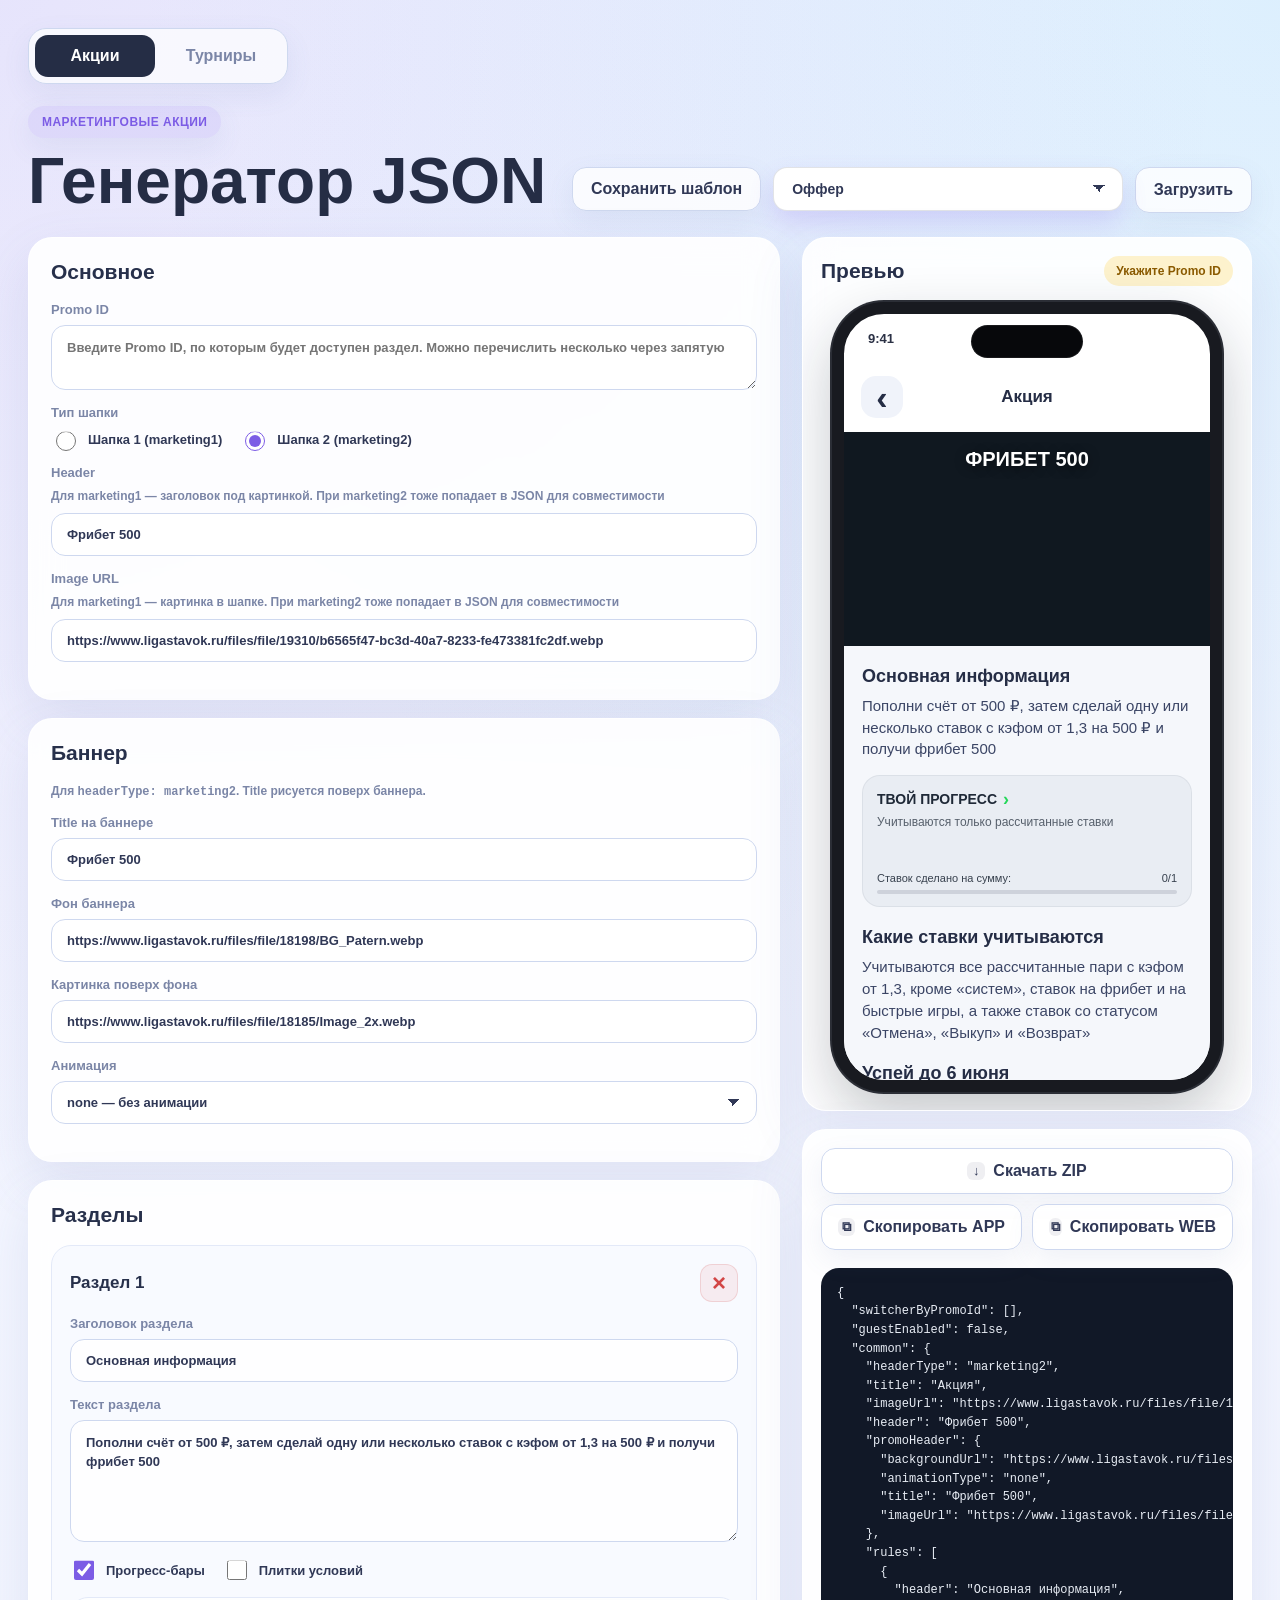
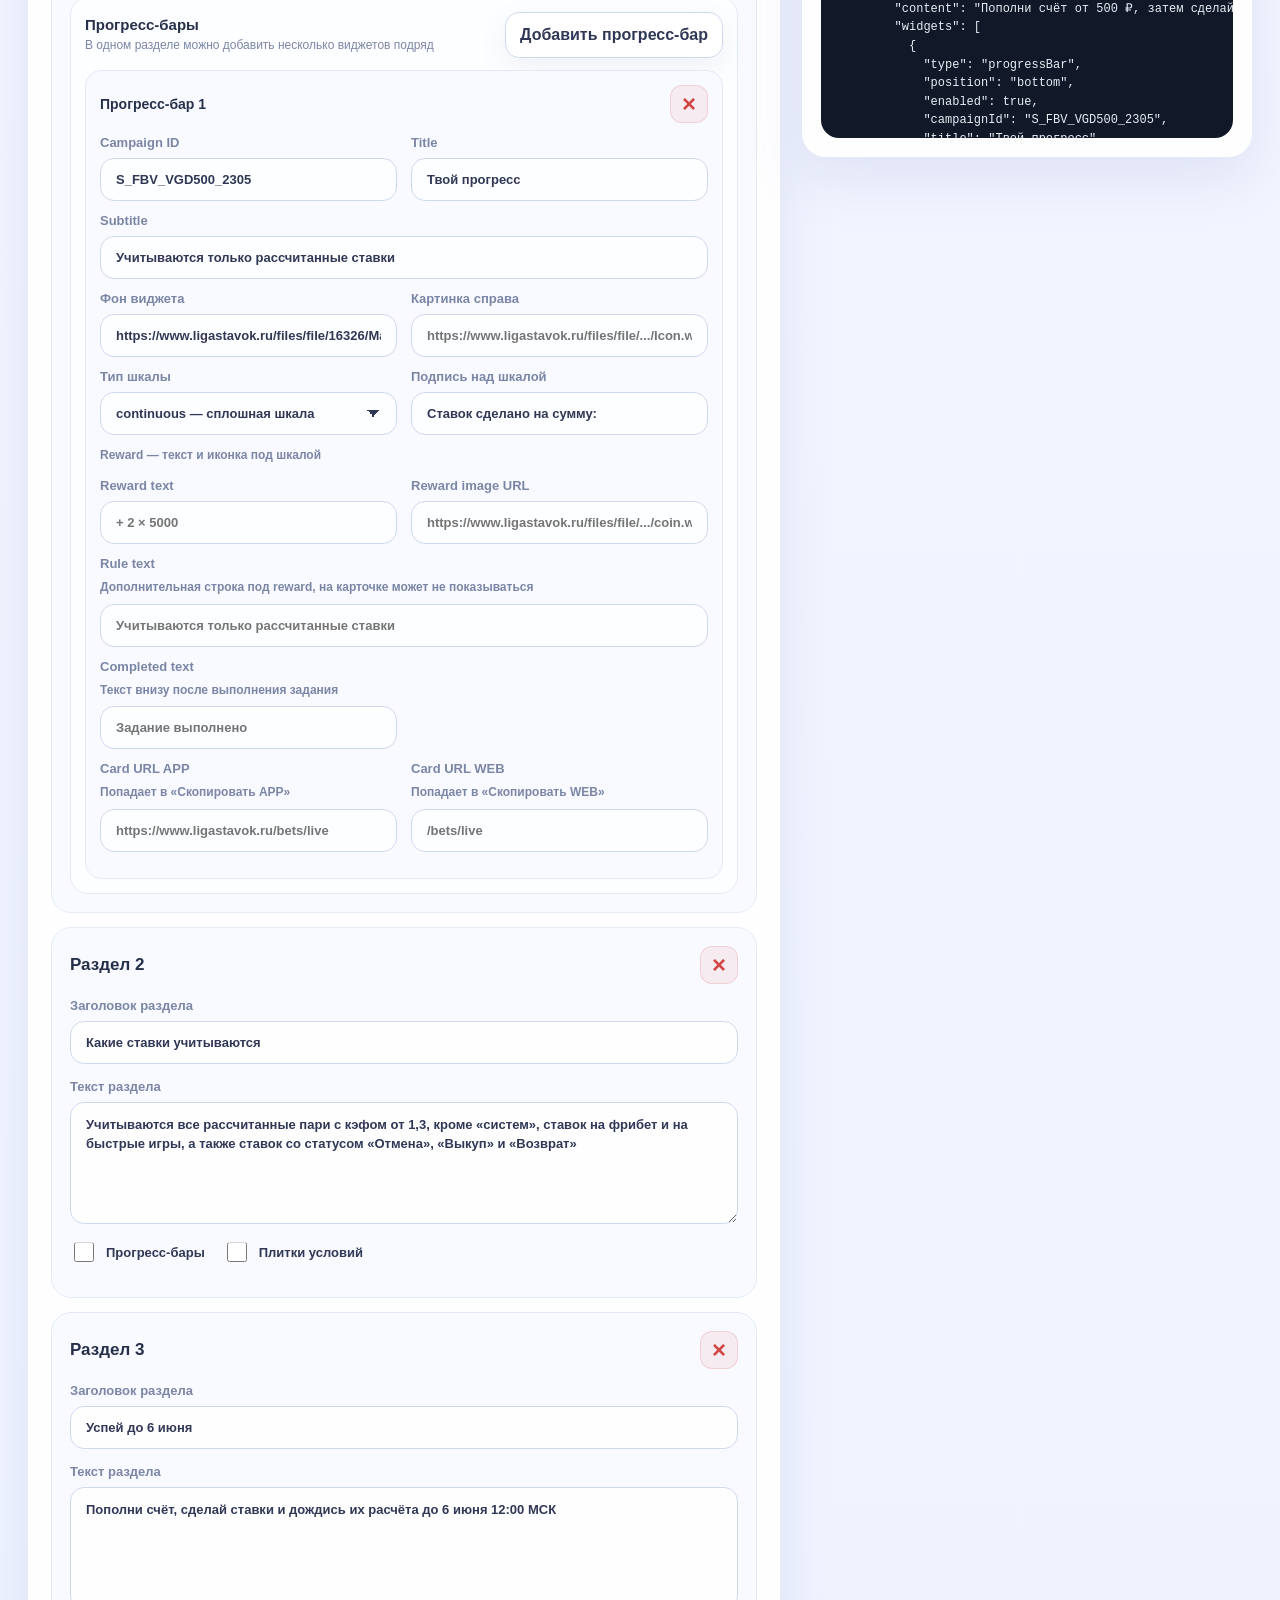
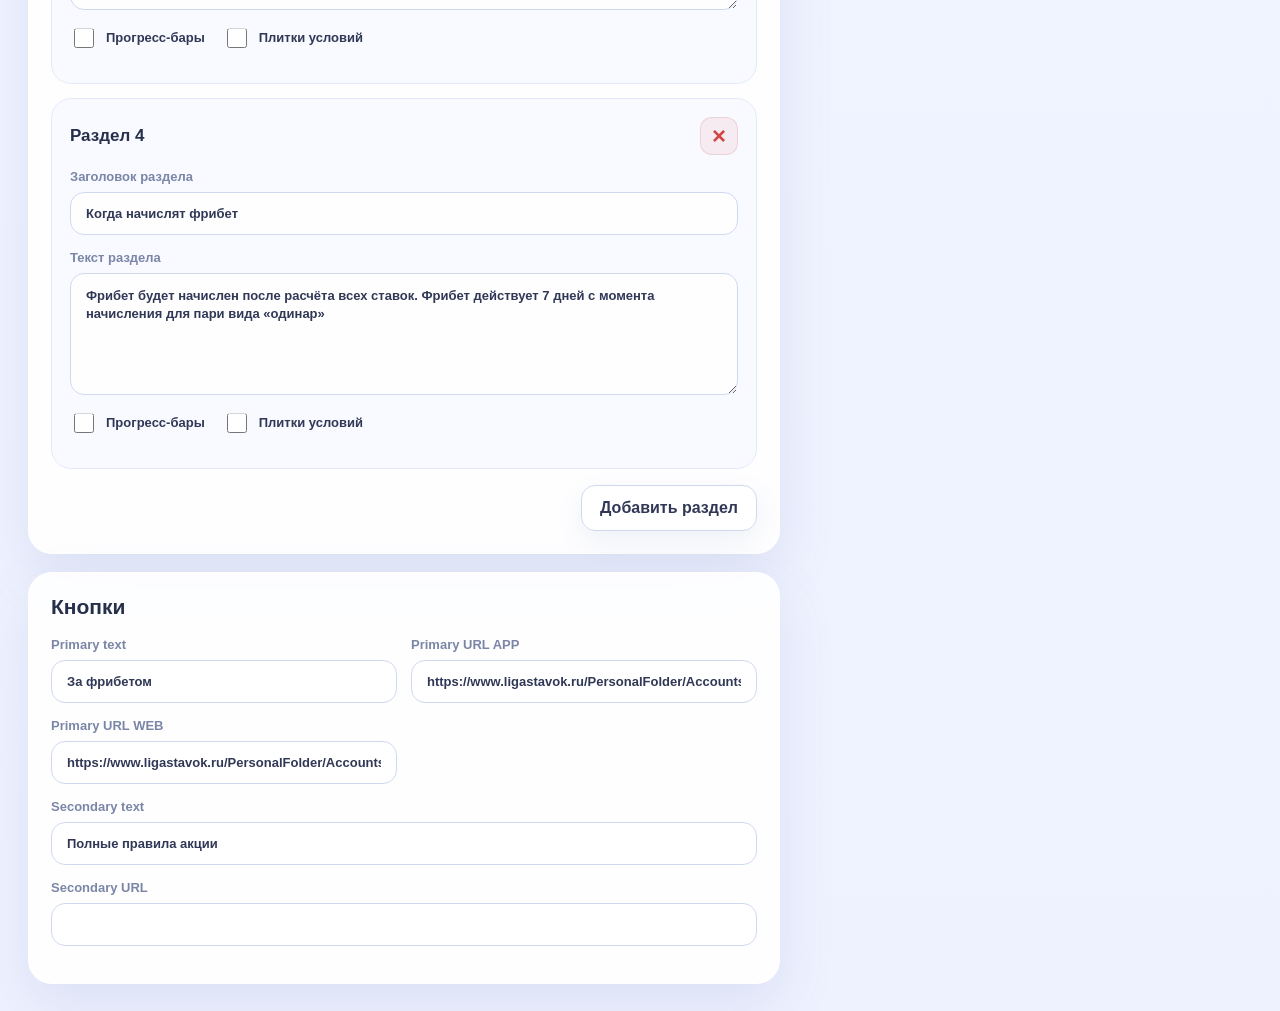
==== commit 5834ed57: "Default widget subtitle and progress label in form only. Prefill subtitle and a colon-ended progress" ====
--- a/promo-json-generator/index.html
+++ b/promo-json-generator/index.html
@@ -4,7 +4,7 @@
     <meta charset="utf-8" />
     <meta name="viewport" content="width=device-width, initial-scale=1" />
     <title>Генератор JSON акции</title>
-    <link rel="stylesheet" href="./styles.css?v=20260914l" />
+    <link rel="stylesheet" href="./styles.css?v=20260914m" />
   </head>
   <body>
     <main class="app-shell">
@@ -339,7 +339,7 @@
           </label>
           <label class="widget-scale-fields">
             Подпись над шкалой
-            <input class="widget-progress-text" type="text" value="Ставок сделано на сумму" placeholder="Ставок сделано на сумму" />
+            <input class="widget-progress-text" type="text" value="Ставок сделано на сумму:" placeholder="Ставок сделано на сумму:" />
           </label>
         </div>
         <p class="field-note">Reward — текст и иконка под шкалой</p>
@@ -472,7 +472,7 @@
       </article>
     </template>
 
-    <script src="./tournament-templates.js?v=20260914l"></script>
-    <script src="./app.js?v=20260914l"></script>
+    <script src="./tournament-templates.js?v=20260914m"></script>
+    <script src="./app.js?v=20260914m"></script>
   </body>
 </html>
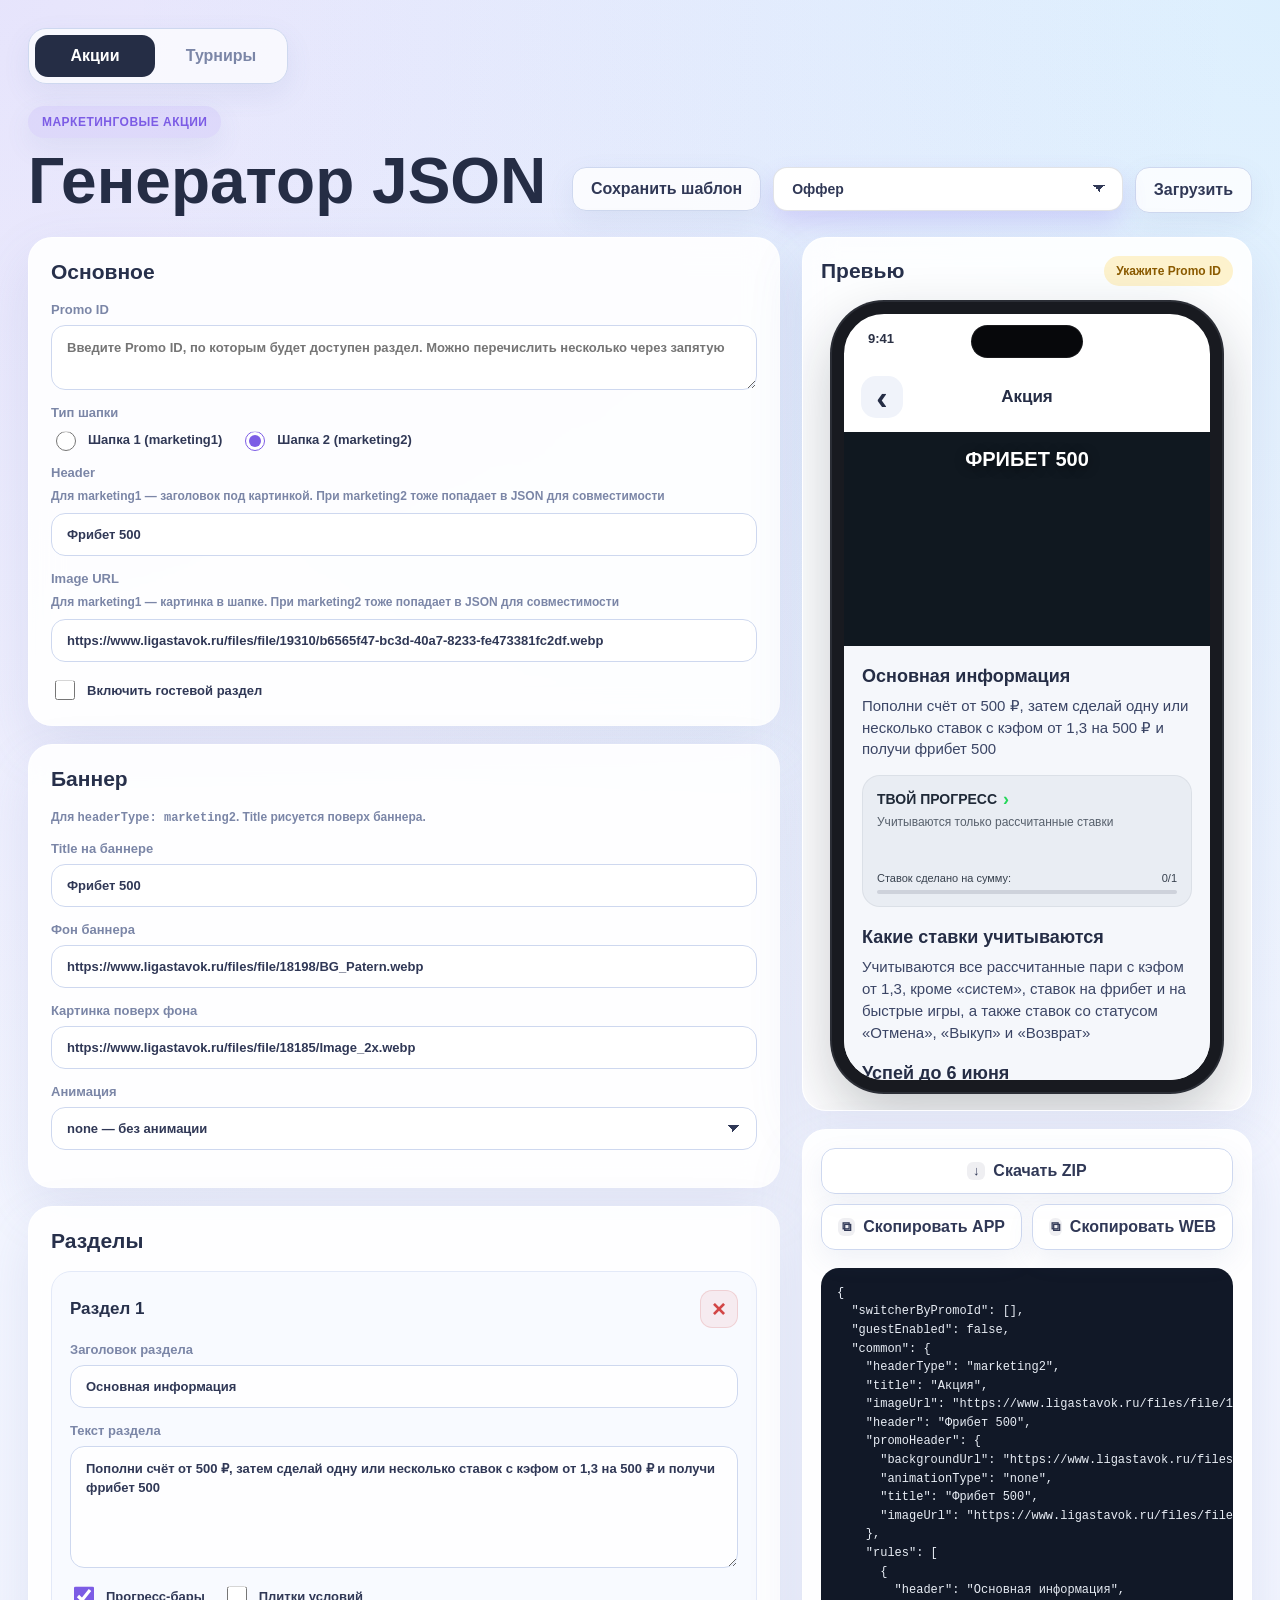
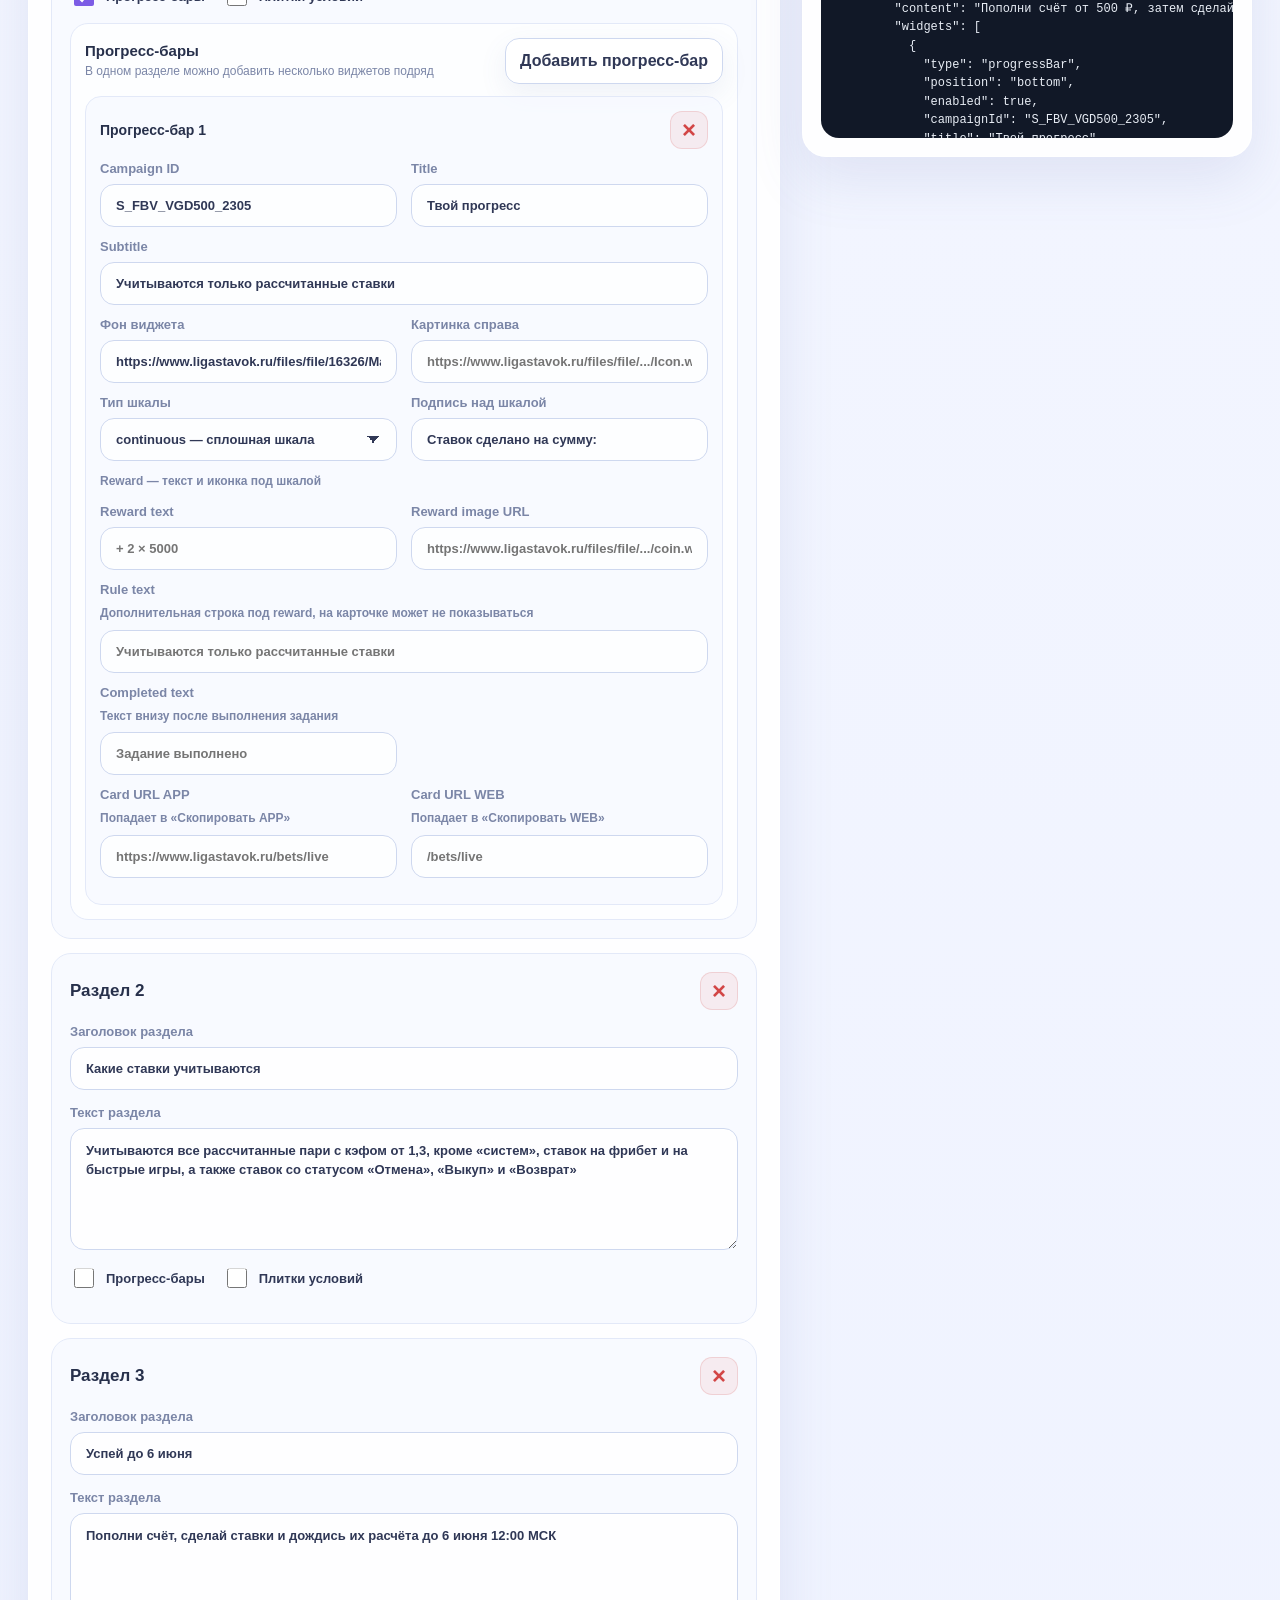
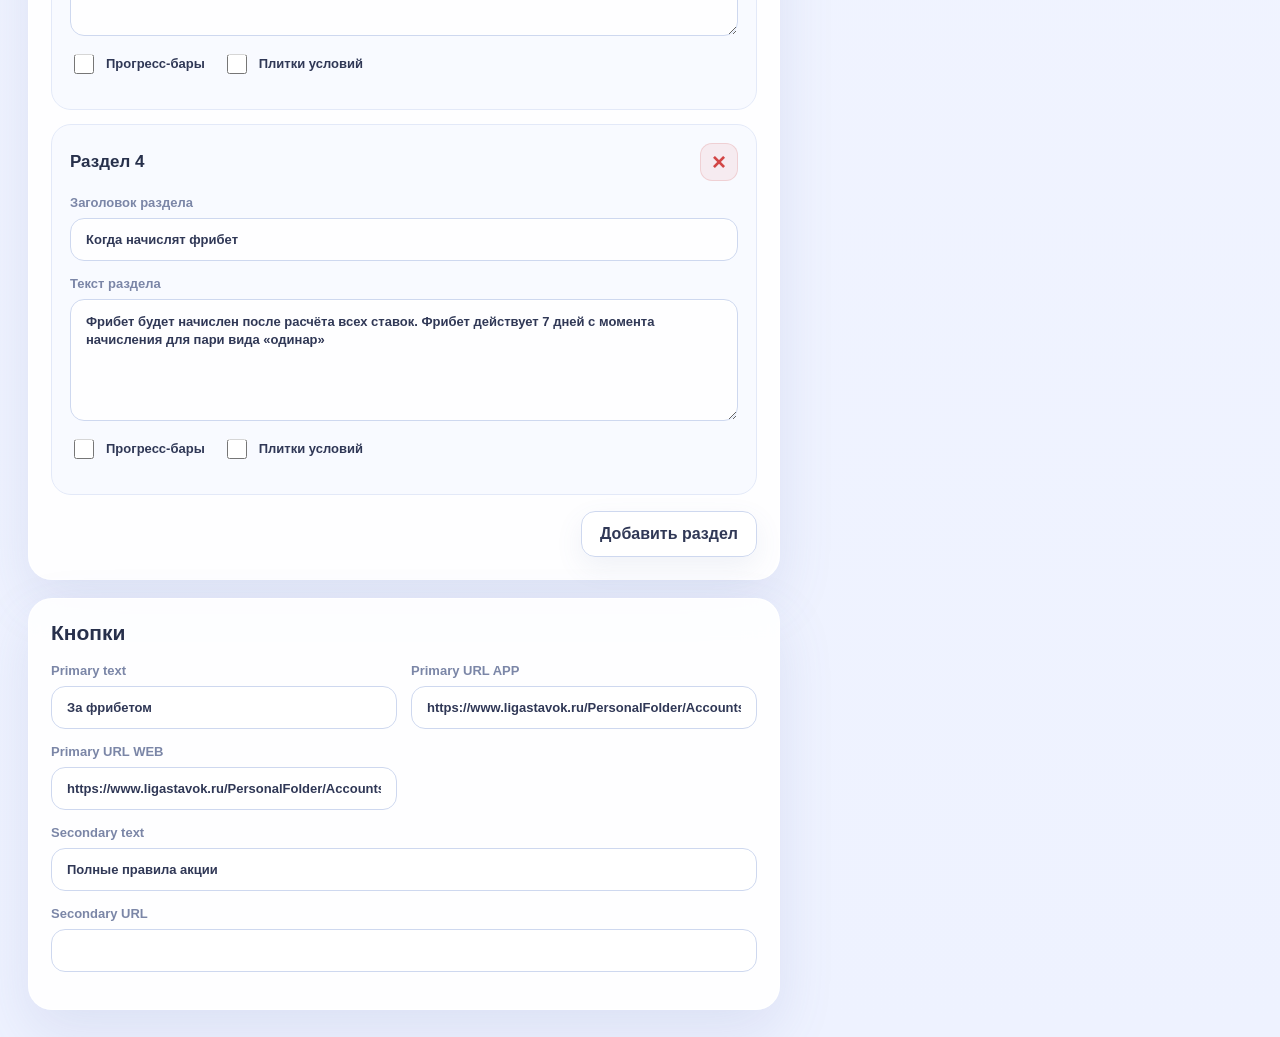
==== commit 17fad8e5: "Restore guest promo editor with duplicate and custom modes" ====
--- a/promo-json-generator/index.html
+++ b/promo-json-generator/index.html
@@ -4,7 +4,7 @@
     <meta charset="utf-8" />
     <meta name="viewport" content="width=device-width, initial-scale=1" />
     <title>Генератор JSON акции</title>
-    <link rel="stylesheet" href="./styles.css?v=20260914m" />
+    <link rel="stylesheet" href="./styles.css?v=20260925a" />
   </head>
   <body>
     <main class="app-shell">
@@ -74,7 +74,7 @@
               </div>
             </section>
 
-            <section class="panel">
+            <section class="panel" data-promo-section>
               <div class="panel-heading">
                 <h2>Основное</h2>
               </div>
@@ -112,9 +112,20 @@
                 <textarea id="content" rows="3" placeholder="Короткое описание под заголовком"></textarea>
               </label>
               </div>
-            </section>
-
-            <section class="panel" id="promoBannerPanel">
+              <label class="check-row">
+                <input id="guestEnabled" type="checkbox" />
+                Включить гостевой раздел
+              </label>
+              <label id="guestModeFields" class="hidden">
+                Режим гостевого раздела
+                <select id="guestContentMode">
+                  <option value="duplicate">duplicate — копия основного раздела</option>
+                  <option value="custom">custom — отдельный раздел</option>
+                </select>
+              </label>
+            </section>
+
+            <section class="panel" id="promoBannerPanel" data-promo-section>
               <div class="panel-heading">
                 <h2>Баннер</h2>
               </div>
@@ -147,7 +158,7 @@
               </div>
             </section>
 
-            <section class="panel">
+            <section class="panel" data-promo-section>
               <div class="panel-heading">
                 <h2>Разделы</h2>
               </div>
@@ -157,7 +168,7 @@
               </div>
             </section>
 
-            <section class="panel">
+            <section class="panel" data-promo-section>
               <div class="panel-heading">
                 <h2>Кнопки</h2>
               </div>
@@ -186,6 +197,16 @@
                 <input id="secondaryButtonUrl" type="url" placeholder="" />
               </label>
             </section>
+
+            <section class="guest-section hidden" id="guestSection">
+              <div class="guest-section-heading">
+                <h2>Гостевой раздел</h2>
+                <p id="guestSectionHint"></p>
+              </div>
+              <fieldset class="guest-editor-fields" id="guestEditorFields">
+                <div id="guestEditor"></div>
+              </fieldset>
+            </section>
           </form>
 
           <form class="editor hidden" id="tournamentForm">
@@ -289,7 +310,7 @@
           <div class="terms-heading">
             <div>
               <h4>Плитки условий</h4>
-              <p>Одна строка ниже формирует одну плитку в JSON</p>
+              <p>Перетаскивайте плитки за значок слева, чтобы изменить порядок в JSON</p>
             </div>
             <button class="secondary add-term" type="button">Добавить плитку</button>
           </div>
@@ -383,6 +404,7 @@
     <template id="termTemplate">
       <article class="term-editor">
         <div class="term-editor-head">
+          <button class="term-drag-handle" type="button" draggable="true" aria-label="Перетащить плитку" title="Перетащить плитку">⠿</button>
           <strong></strong>
           <button class="icon-button remove-term" type="button" aria-label="Удалить плитку">×</button>
         </div>
@@ -472,7 +494,7 @@
       </article>
     </template>
 
-    <script src="./tournament-templates.js?v=20260914m"></script>
-    <script src="./app.js?v=20260914m"></script>
+    <script src="./tournament-templates.js?v=20260925a"></script>
+    <script src="./app.js?v=20260925a"></script>
   </body>
 </html>
--- a/promo-json-generator/styles.css
+++ b/promo-json-generator/styles.css
@@ -677,6 +677,35 @@
   display: none !important;
 }
 
+.guest-section {
+  margin-top: 18px;
+  padding-top: 24px;
+  border-top: 2px solid var(--line-strong);
+}
+
+.guest-section-heading {
+  margin-bottom: 20px;
+}
+
+.guest-section-heading h2 {
+  margin: 0 0 6px;
+}
+
+.guest-section-heading p {
+  margin: 0;
+  color: var(--muted);
+}
+
+.guest-editor-fields {
+  margin: 0;
+  padding: 0;
+  border: 0;
+}
+
+.guest-editor-fields:disabled {
+  opacity: 0.7;
+}
+
 .widget-fields,
 .terms-fields {
   border: 1px solid var(--line);
@@ -745,9 +774,44 @@
 }
 
 .term-editor-head strong {
+  flex: 1;
   color: #27304b;
   font-size: 14px;
   font-weight: 900;
+}
+
+.term-drag-handle {
+  flex: 0 0 auto;
+  width: 32px;
+  height: 32px;
+  border: 0;
+  border-radius: 10px;
+  background: rgba(124, 92, 229, 0.1);
+  color: #6752af;
+  font-size: 23px;
+  line-height: 1;
+  cursor: grab;
+}
+
+.term-drag-handle:active {
+  cursor: grabbing;
+}
+
+.term-drag-handle:focus-visible {
+  outline: 2px solid var(--purple);
+  outline-offset: 2px;
+}
+
+.term-editor.is-dragging {
+  opacity: 0.5;
+}
+
+.term-editor.drop-before {
+  box-shadow: 0 -3px 0 var(--purple);
+}
+
+.term-editor.drop-after {
+  box-shadow: 0 3px 0 var(--purple);
 }
 
 .term-field-grid {
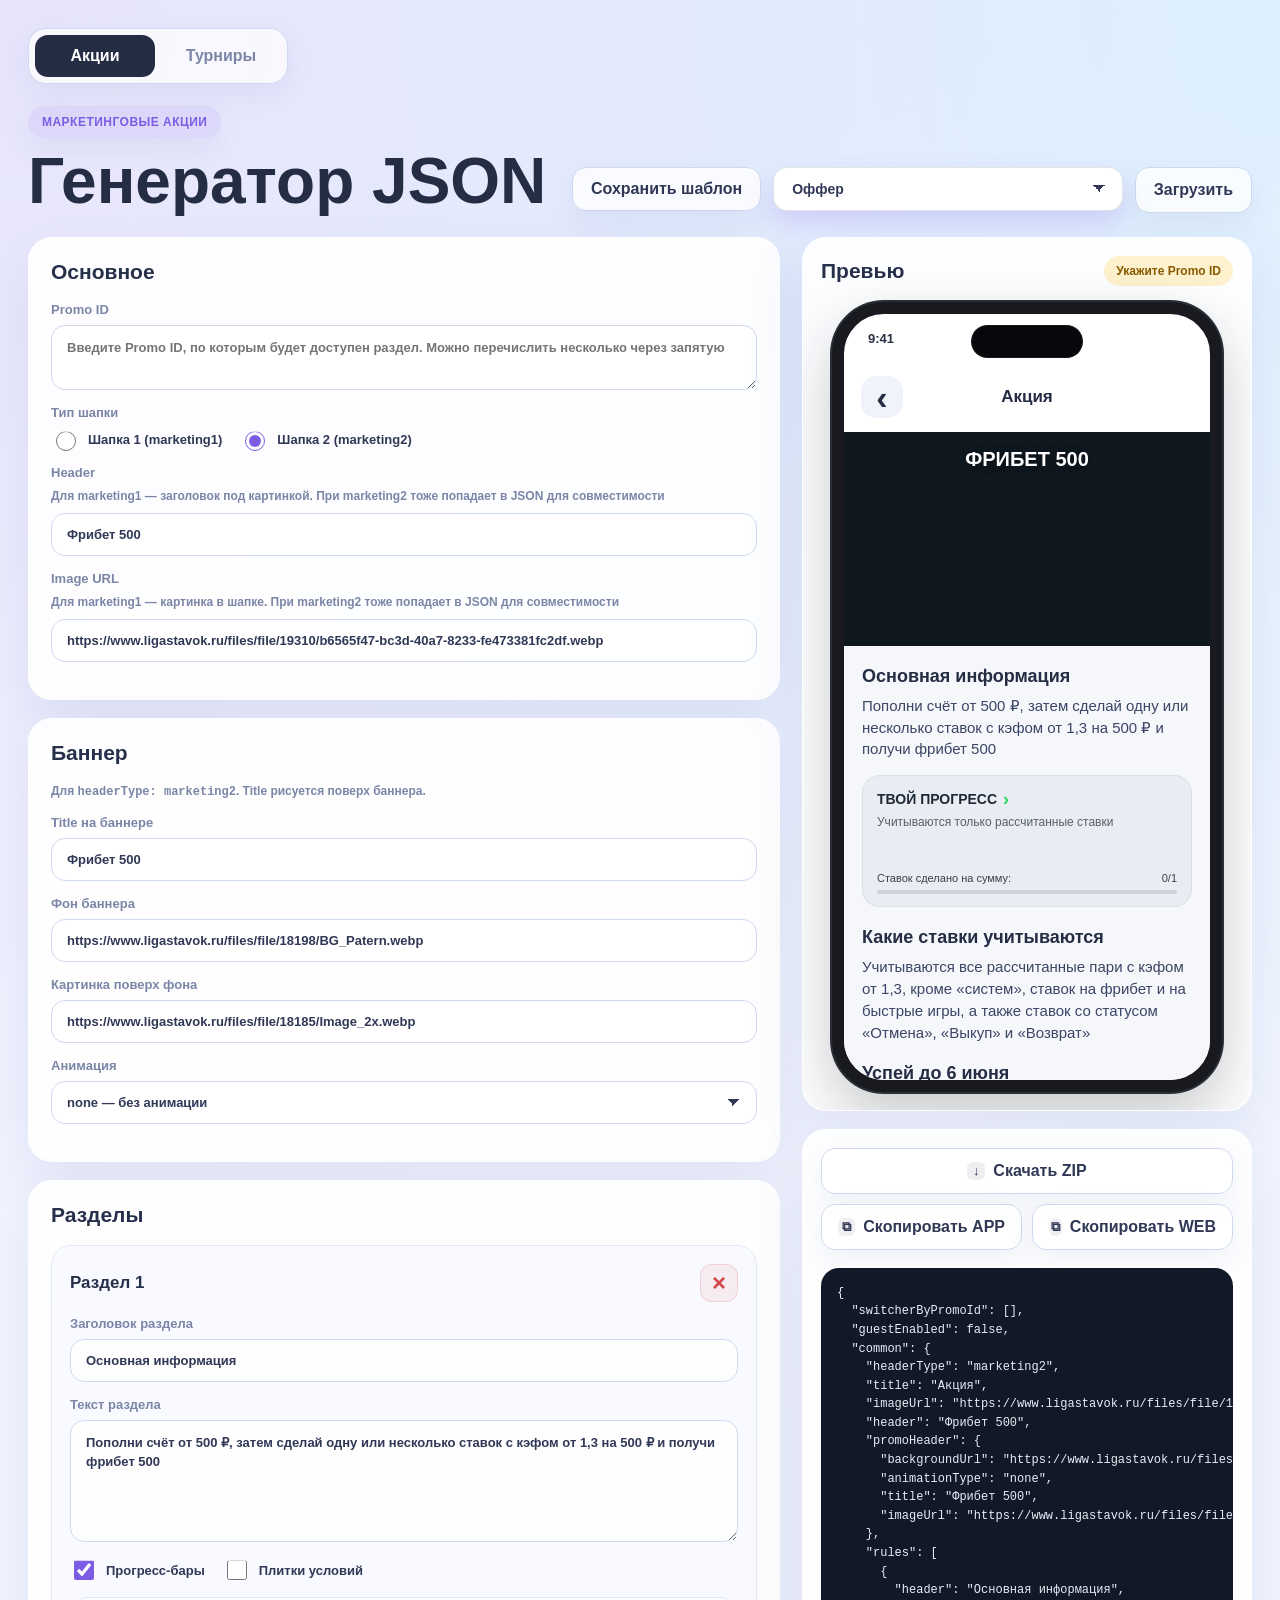
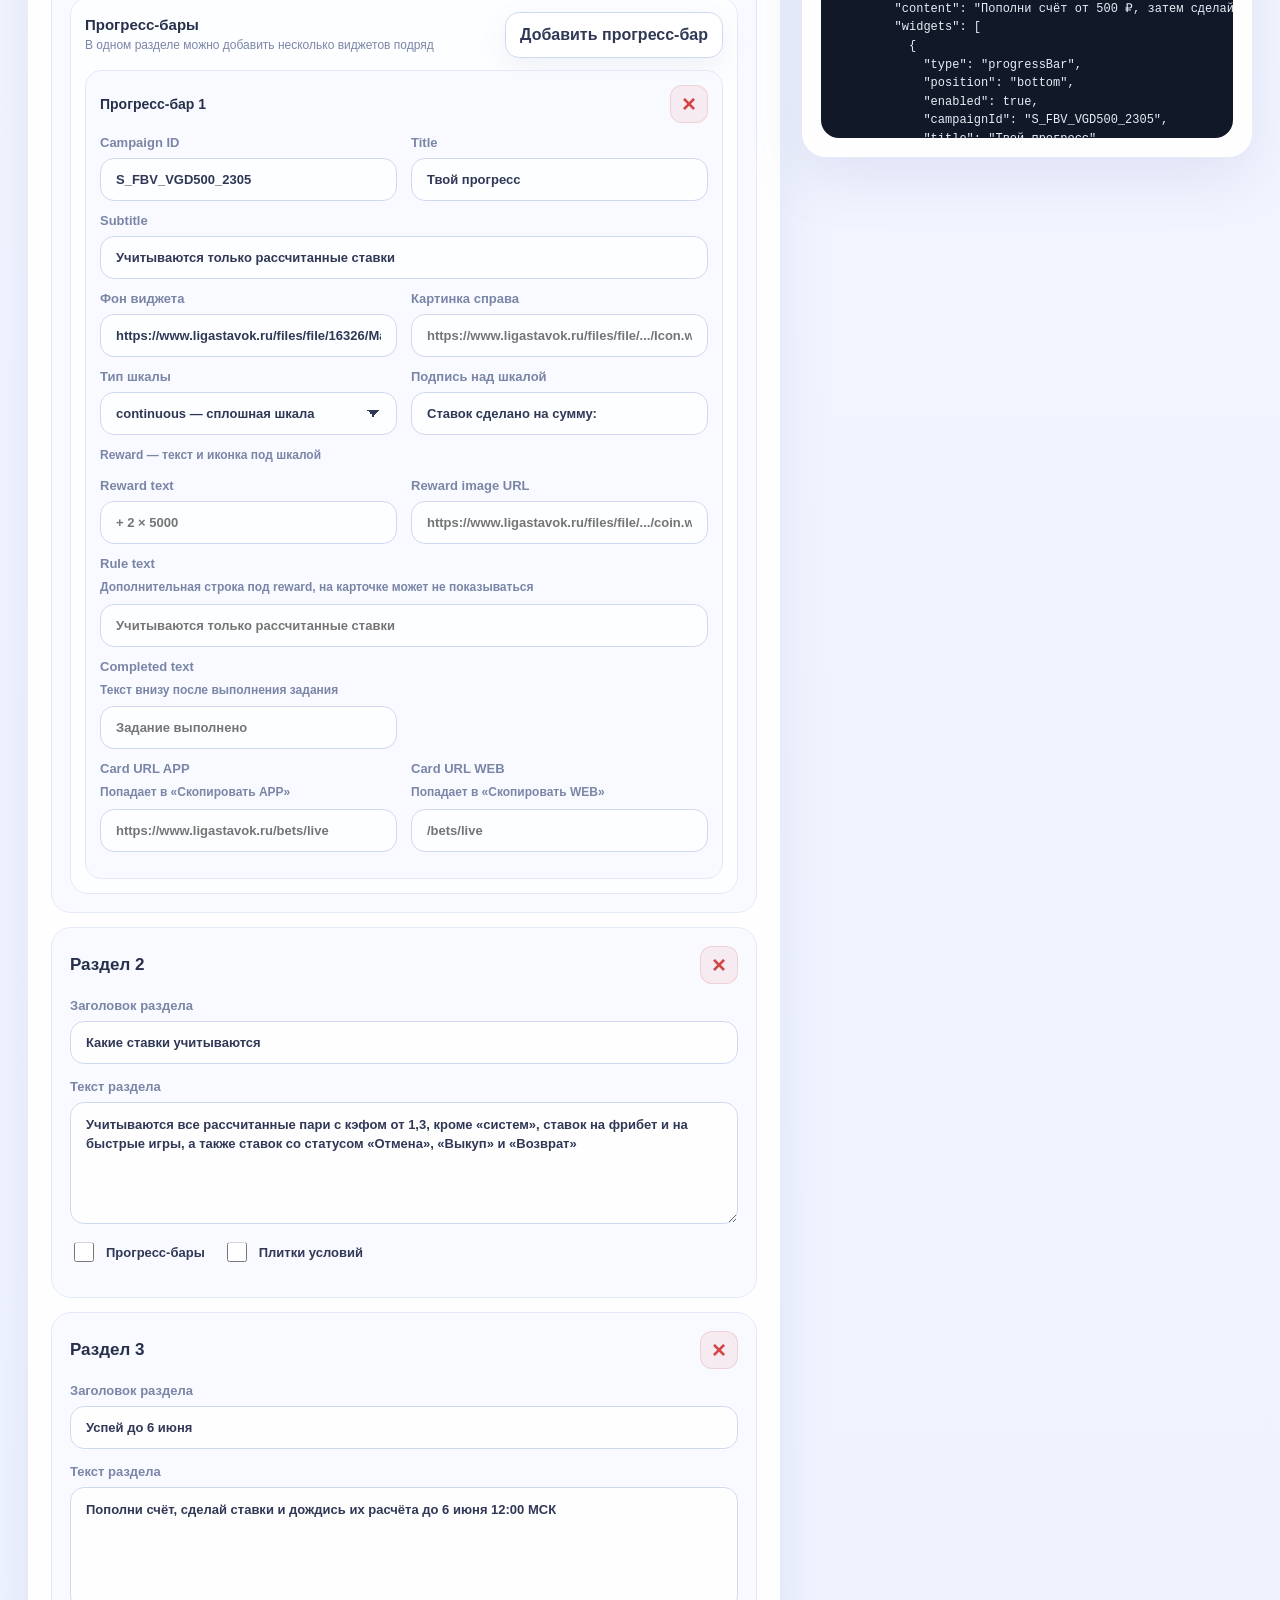
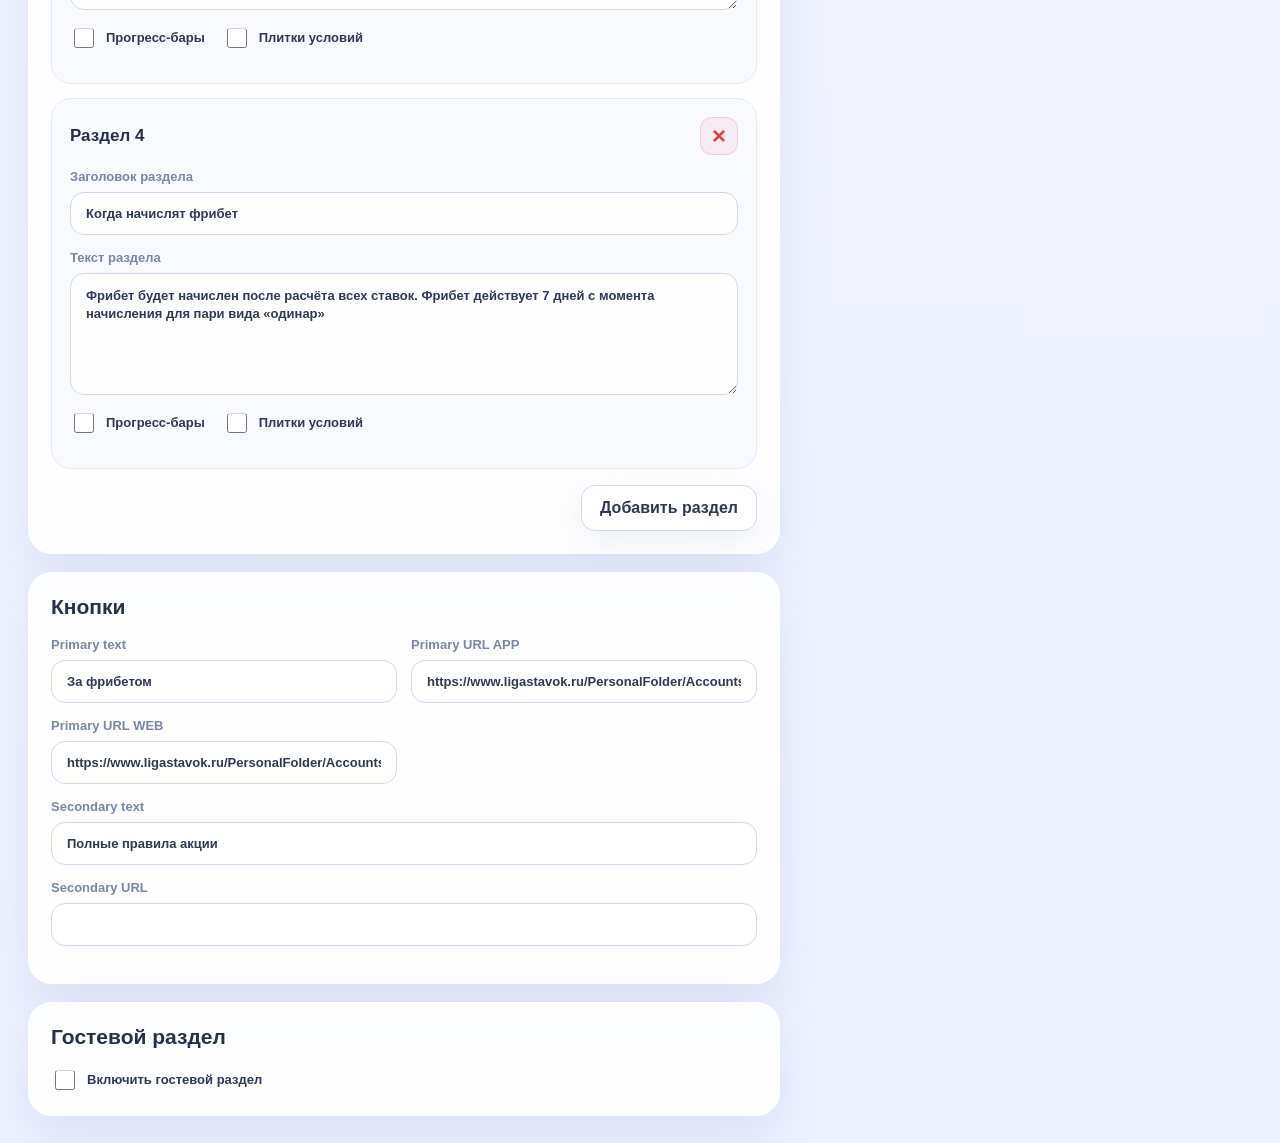
==== commit 95cf61f5: "Move guest controls below main promo buttons" ====
--- a/promo-json-generator/index.html
+++ b/promo-json-generator/index.html
@@ -112,17 +112,6 @@
                 <textarea id="content" rows="3" placeholder="Короткое описание под заголовком"></textarea>
               </label>
               </div>
-              <label class="check-row">
-                <input id="guestEnabled" type="checkbox" />
-                Включить гостевой раздел
-              </label>
-              <label id="guestModeFields" class="hidden">
-                Режим гостевого раздела
-                <select id="guestContentMode">
-                  <option value="duplicate">duplicate — копия основного раздела</option>
-                  <option value="custom">custom — отдельный раздел</option>
-                </select>
-              </label>
             </section>
 
             <section class="panel" id="promoBannerPanel" data-promo-section>
@@ -198,9 +187,26 @@
               </label>
             </section>
 
+            <section class="panel">
+              <div class="panel-heading">
+                <h2>Гостевой раздел</h2>
+              </div>
+              <label class="check-row">
+                <input id="guestEnabled" type="checkbox" />
+                Включить гостевой раздел
+              </label>
+              <label id="guestModeFields" class="hidden">
+                Режим гостевого раздела
+                <select id="guestContentMode">
+                  <option value="duplicate">duplicate — копия основного раздела</option>
+                  <option value="custom">custom — отдельный раздел</option>
+                </select>
+              </label>
+            </section>
+
             <section class="guest-section hidden" id="guestSection">
               <div class="guest-section-heading">
-                <h2>Гостевой раздел</h2>
+                <h2>Настройки гостевого раздела</h2>
                 <p id="guestSectionHint"></p>
               </div>
               <fieldset class="guest-editor-fields" id="guestEditorFields">
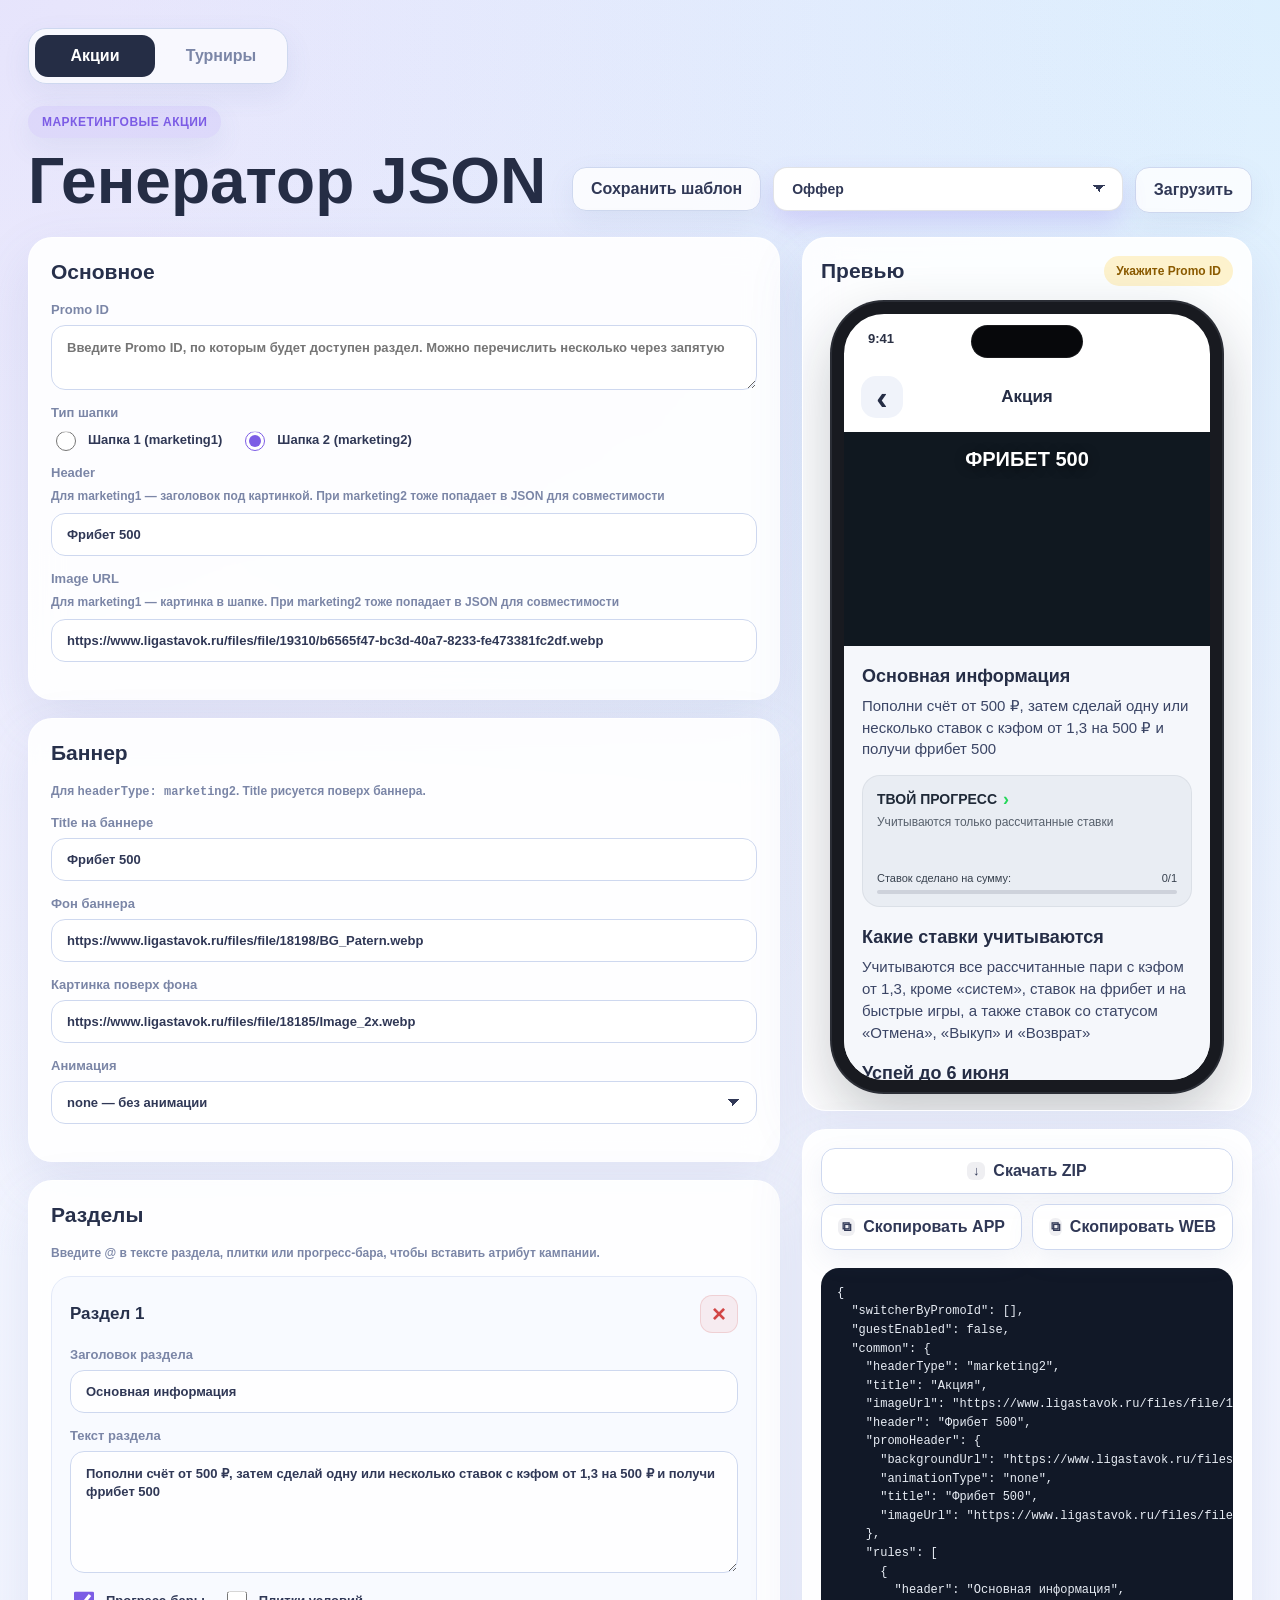
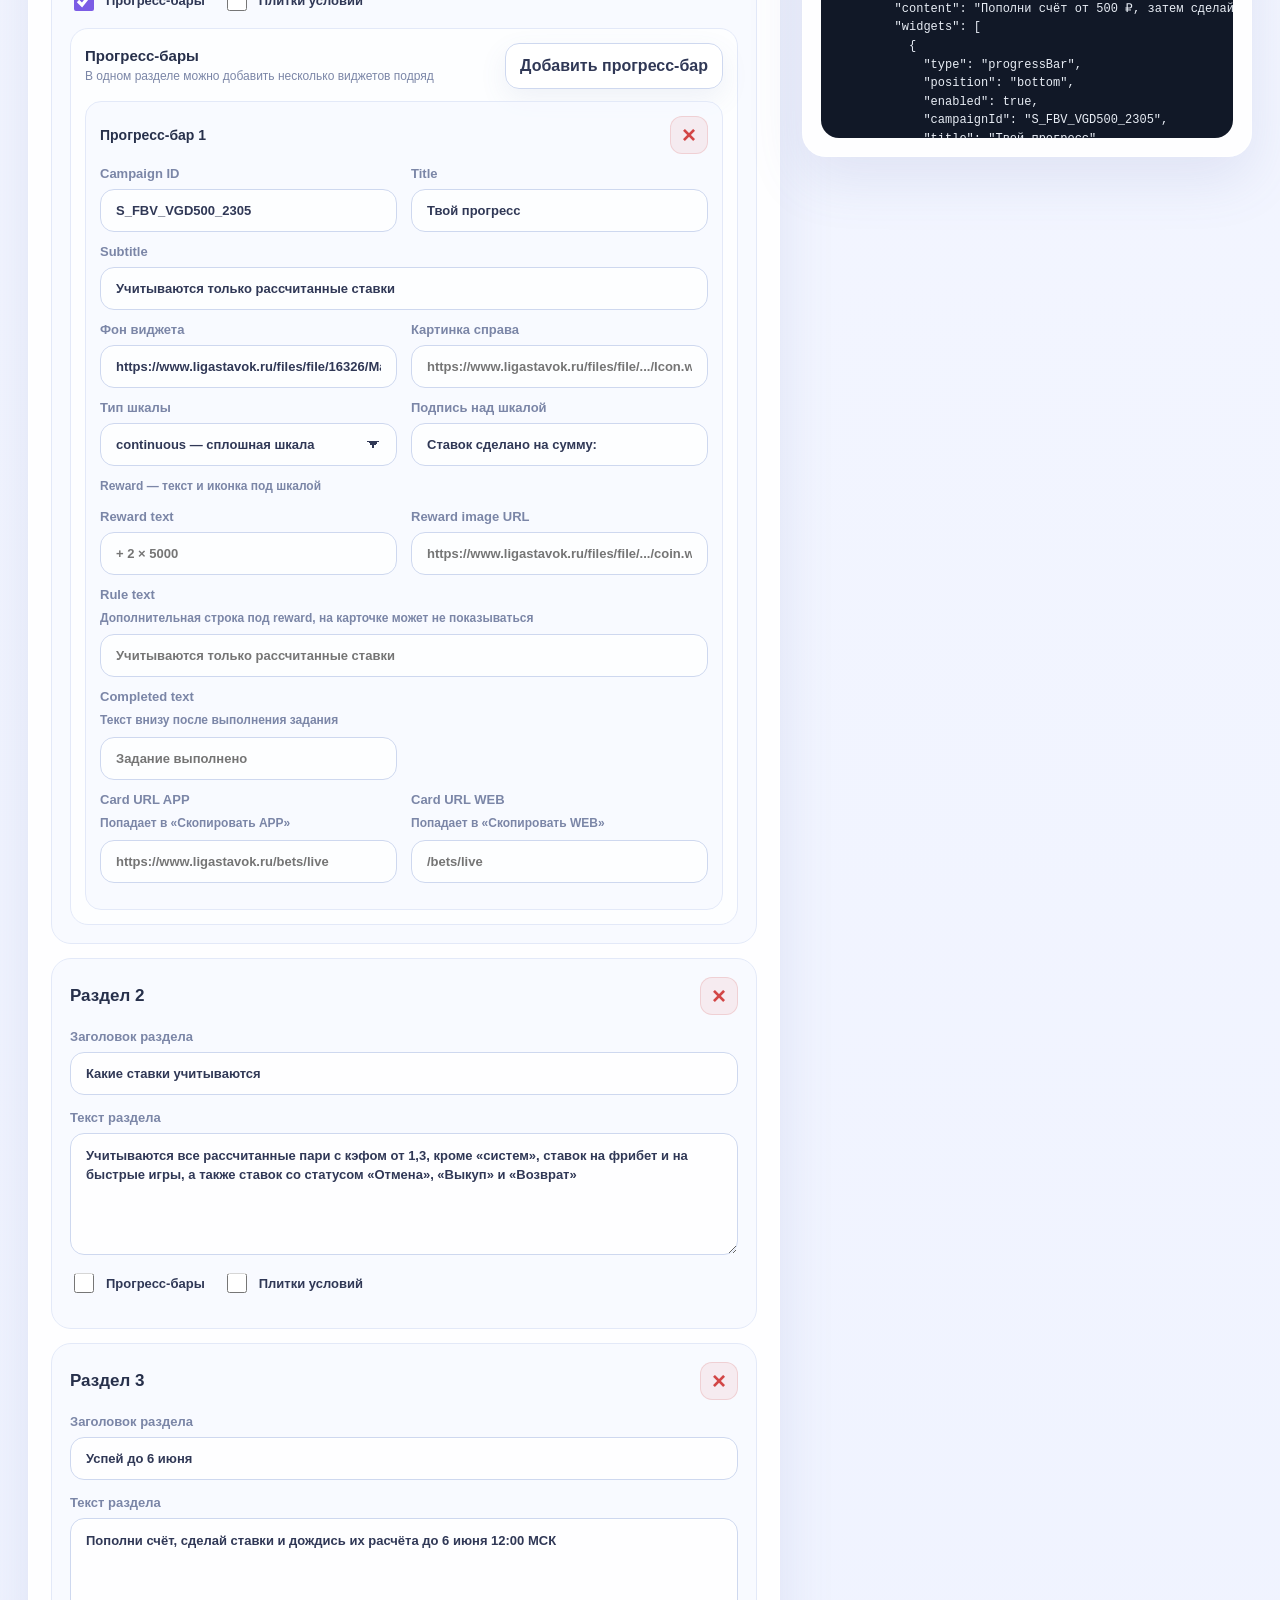
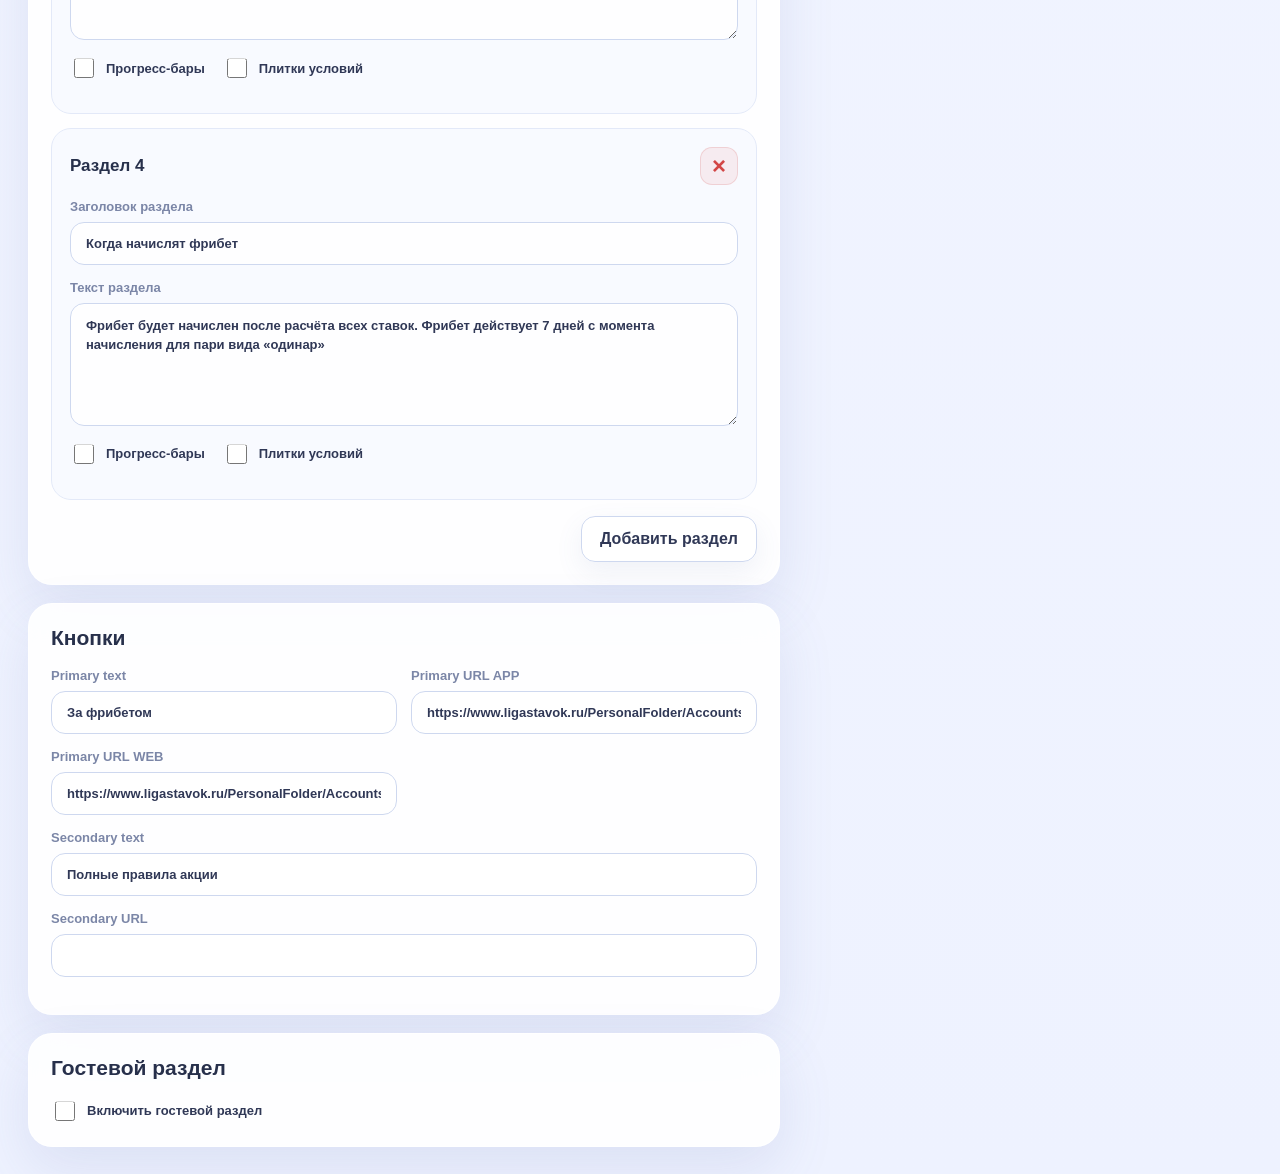
==== commit fd1af3d8: "Prototype campaign attribute picker for promo text fields" ====
--- a/promo-json-generator/index.html
+++ b/promo-json-generator/index.html
@@ -4,7 +4,7 @@
     <meta charset="utf-8" />
     <meta name="viewport" content="width=device-width, initial-scale=1" />
     <title>Генератор JSON акции</title>
-    <link rel="stylesheet" href="./styles.css?v=20260925a" />
+    <link rel="stylesheet" href="./styles.css?v=20260929a" />
   </head>
   <body>
     <main class="app-shell">
@@ -151,6 +151,7 @@
               <div class="panel-heading">
                 <h2>Разделы</h2>
               </div>
+              <p class="field-note">Введите @ в тексте раздела, плитки или прогресс-бара, чтобы вставить атрибут кампании.</p>
               <div class="rules-list" id="rulesList"></div>
               <div class="section-footer">
                 <button class="secondary" id="addRuleButton" type="button">Добавить раздел</button>
@@ -500,7 +501,7 @@
       </article>
     </template>
 
-    <script src="./tournament-templates.js?v=20260925a"></script>
-    <script src="./app.js?v=20260925a"></script>
+    <script src="./tournament-templates.js?v=20260929a"></script>
+    <script src="./app.js?v=20260929a"></script>
   </body>
 </html>
--- a/promo-json-generator/styles.css
+++ b/promo-json-generator/styles.css
@@ -1537,3 +1537,24 @@
     height: 548px;
   }
 }
+
+.attribute-picker {
+  position: fixed;
+  z-index: 1000;
+  padding: 16px;
+  max-height: calc(100vh - 24px);
+  overflow-y: auto;
+  border: 1px solid var(--line-strong);
+  border-radius: 18px;
+  background: var(--surface-solid);
+  box-shadow: 0 16px 48px rgba(48, 56, 86, 0.22);
+}
+.attribute-picker-heading { display: flex; align-items: center; justify-content: space-between; margin-bottom: 12px; }
+.attribute-picker .attribute-close { min-height: 28px; width: 28px; background: transparent; color: var(--muted); box-shadow: none; font-size: 22px; }
+.attribute-picker label { margin-bottom: 10px; }
+.attribute-options { display: grid; gap: 3px; }
+.attribute-picker .attribute-option { display: grid; gap: 3px; width: 100%; padding: 9px 12px; text-align: left; background: transparent; color: var(--text); box-shadow: none; border-radius: 10px; font-size: 13px; }
+.attribute-option span { color: var(--muted); font-weight: 400; font-family: monospace; }
+.attribute-picker .attribute-option.is-selected, .attribute-picker .attribute-option:hover { background: var(--surface-soft); outline: 1px solid var(--line-strong); transform: none; }
+.attribute-example { padding: 10px; margin: 12px 0 6px; background: var(--surface-soft); border-radius: 8px; font-size: 12px; font-family: monospace; overflow-wrap: anywhere; color: var(--purple); }
+.attribute-help { margin: 0; font-size: 11px; color: var(--muted); }
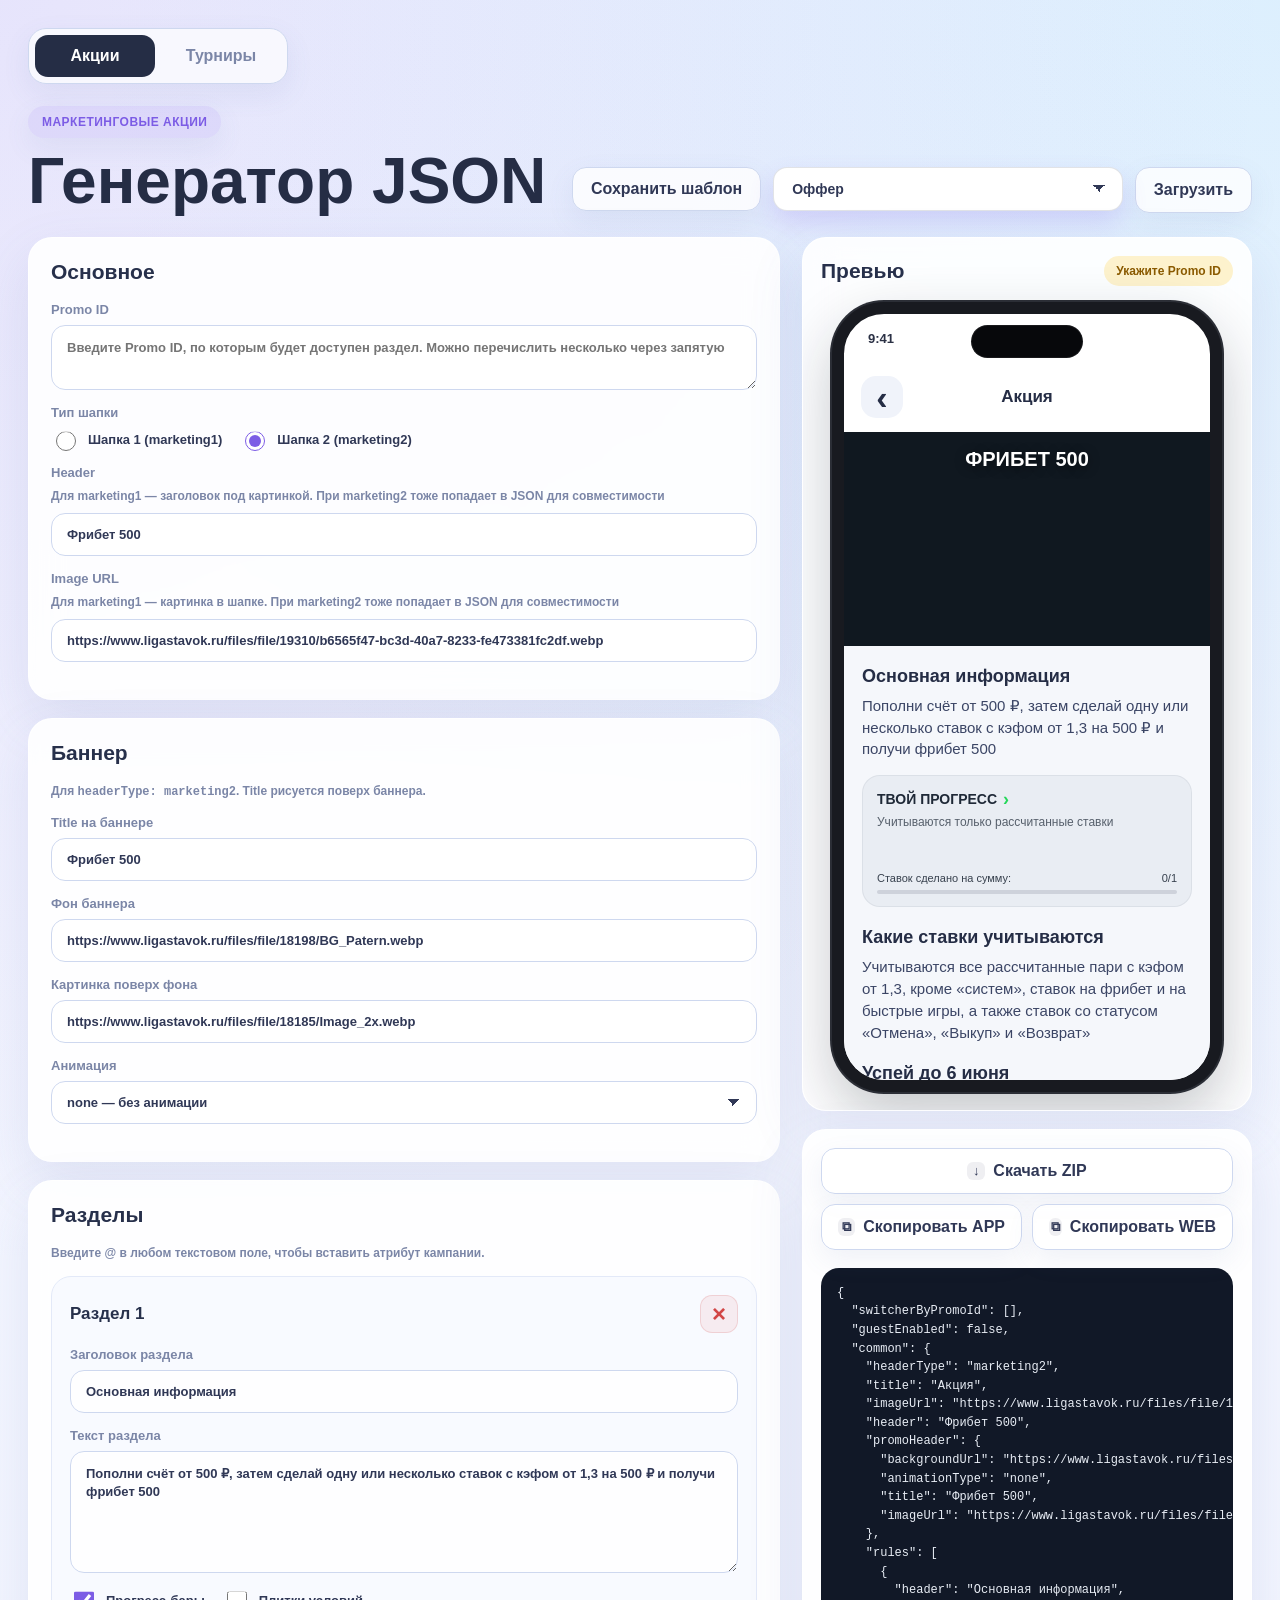
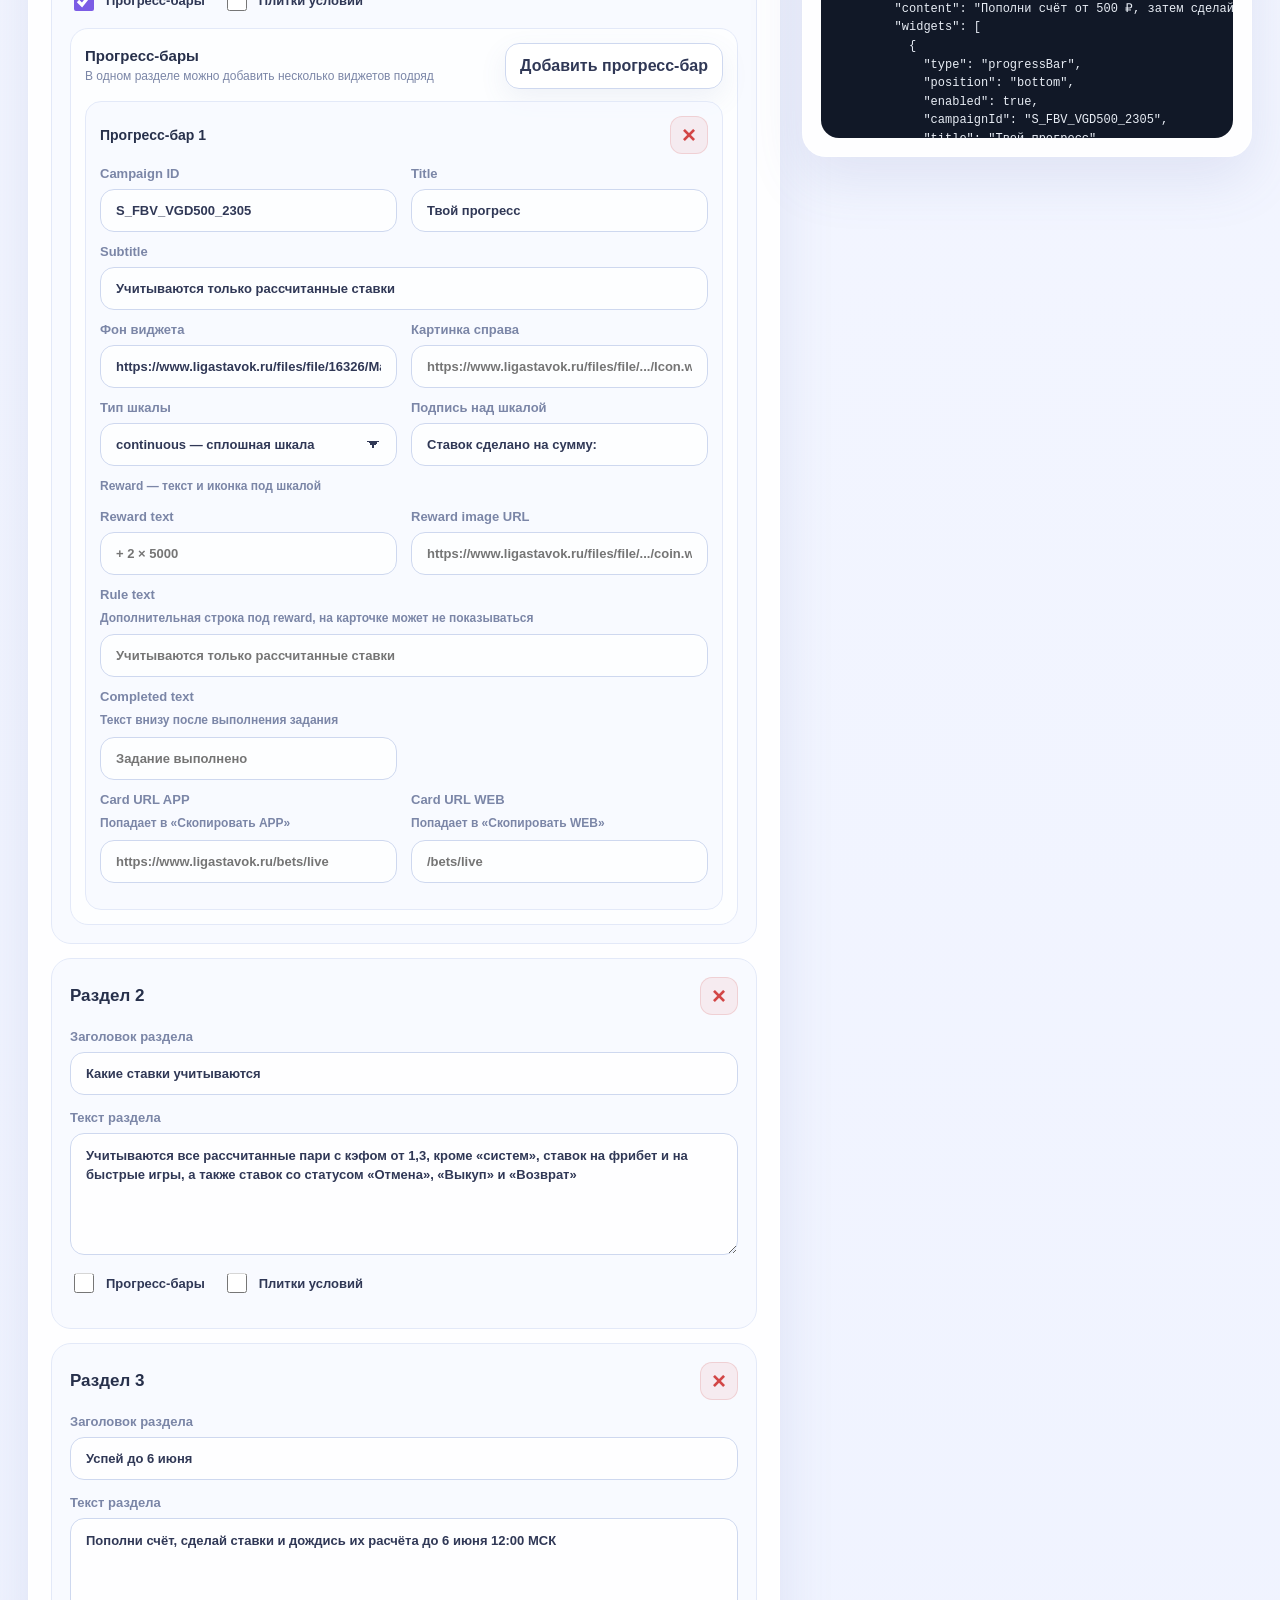
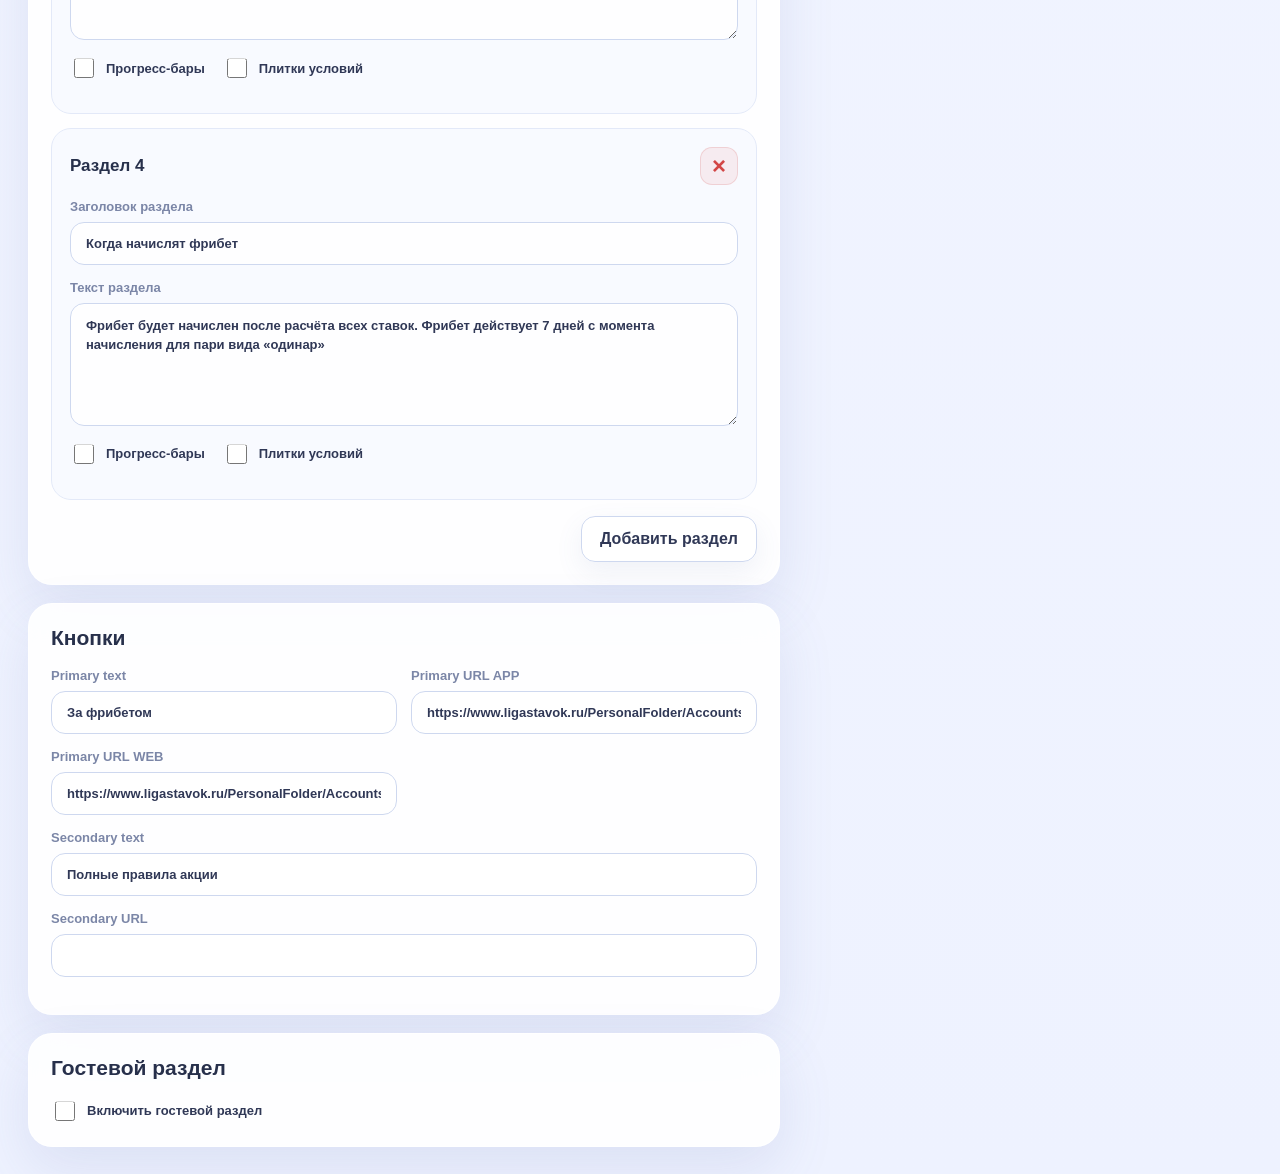
==== commit 58789963: "Use generic campaign ID and enable picker across text fields" ====
--- a/promo-json-generator/index.html
+++ b/promo-json-generator/index.html
@@ -4,7 +4,7 @@
     <meta charset="utf-8" />
     <meta name="viewport" content="width=device-width, initial-scale=1" />
     <title>Генератор JSON акции</title>
-    <link rel="stylesheet" href="./styles.css?v=20260929a" />
+    <link rel="stylesheet" href="./styles.css?v=20260929b" />
   </head>
   <body>
     <main class="app-shell">
@@ -151,7 +151,7 @@
               <div class="panel-heading">
                 <h2>Разделы</h2>
               </div>
-              <p class="field-note">Введите @ в тексте раздела, плитки или прогресс-бара, чтобы вставить атрибут кампании.</p>
+              <p class="field-note">Введите @ в любом текстовом поле, чтобы вставить атрибут кампании.</p>
               <div class="rules-list" id="rulesList"></div>
               <div class="section-footer">
                 <button class="secondary" id="addRuleButton" type="button">Добавить раздел</button>
@@ -501,7 +501,7 @@
       </article>
     </template>
 
-    <script src="./tournament-templates.js?v=20260929a"></script>
-    <script src="./app.js?v=20260929a"></script>
+    <script src="./tournament-templates.js?v=20260929b"></script>
+    <script src="./app.js?v=20260929b"></script>
   </body>
 </html>
